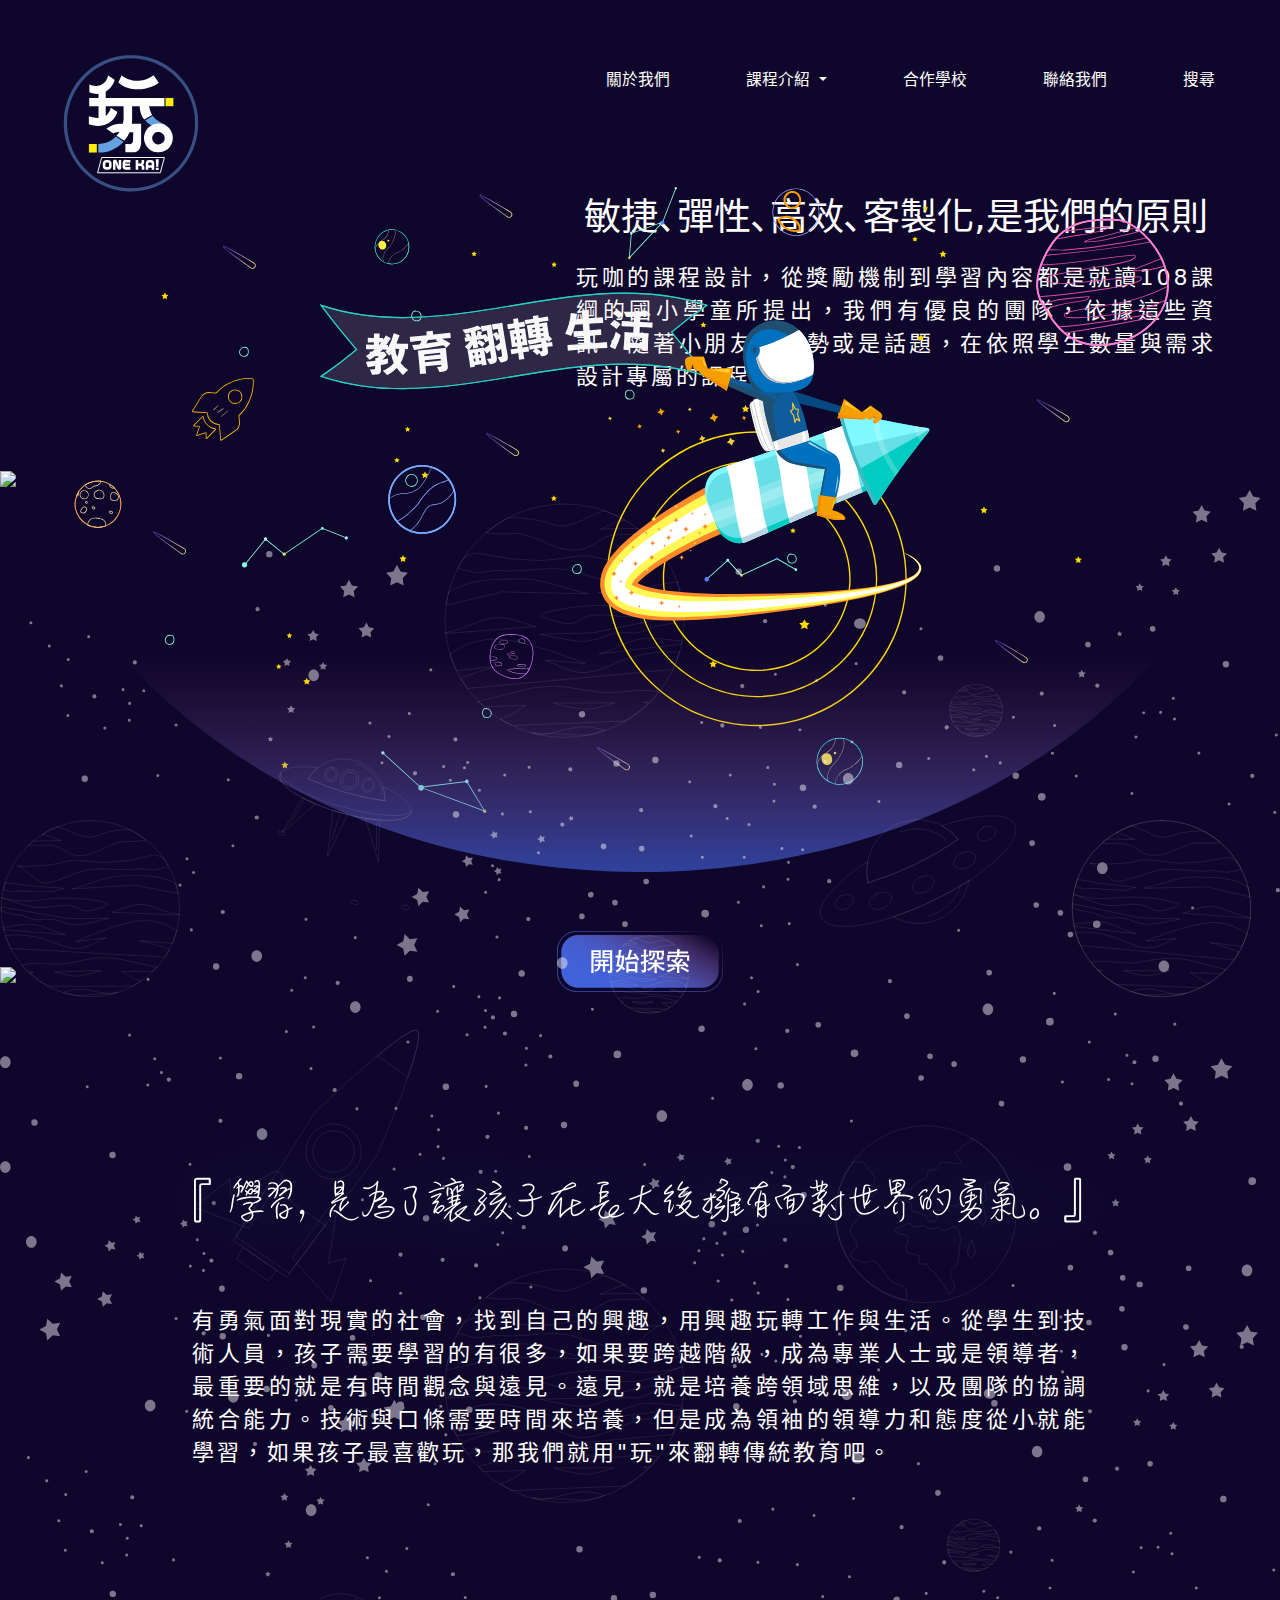
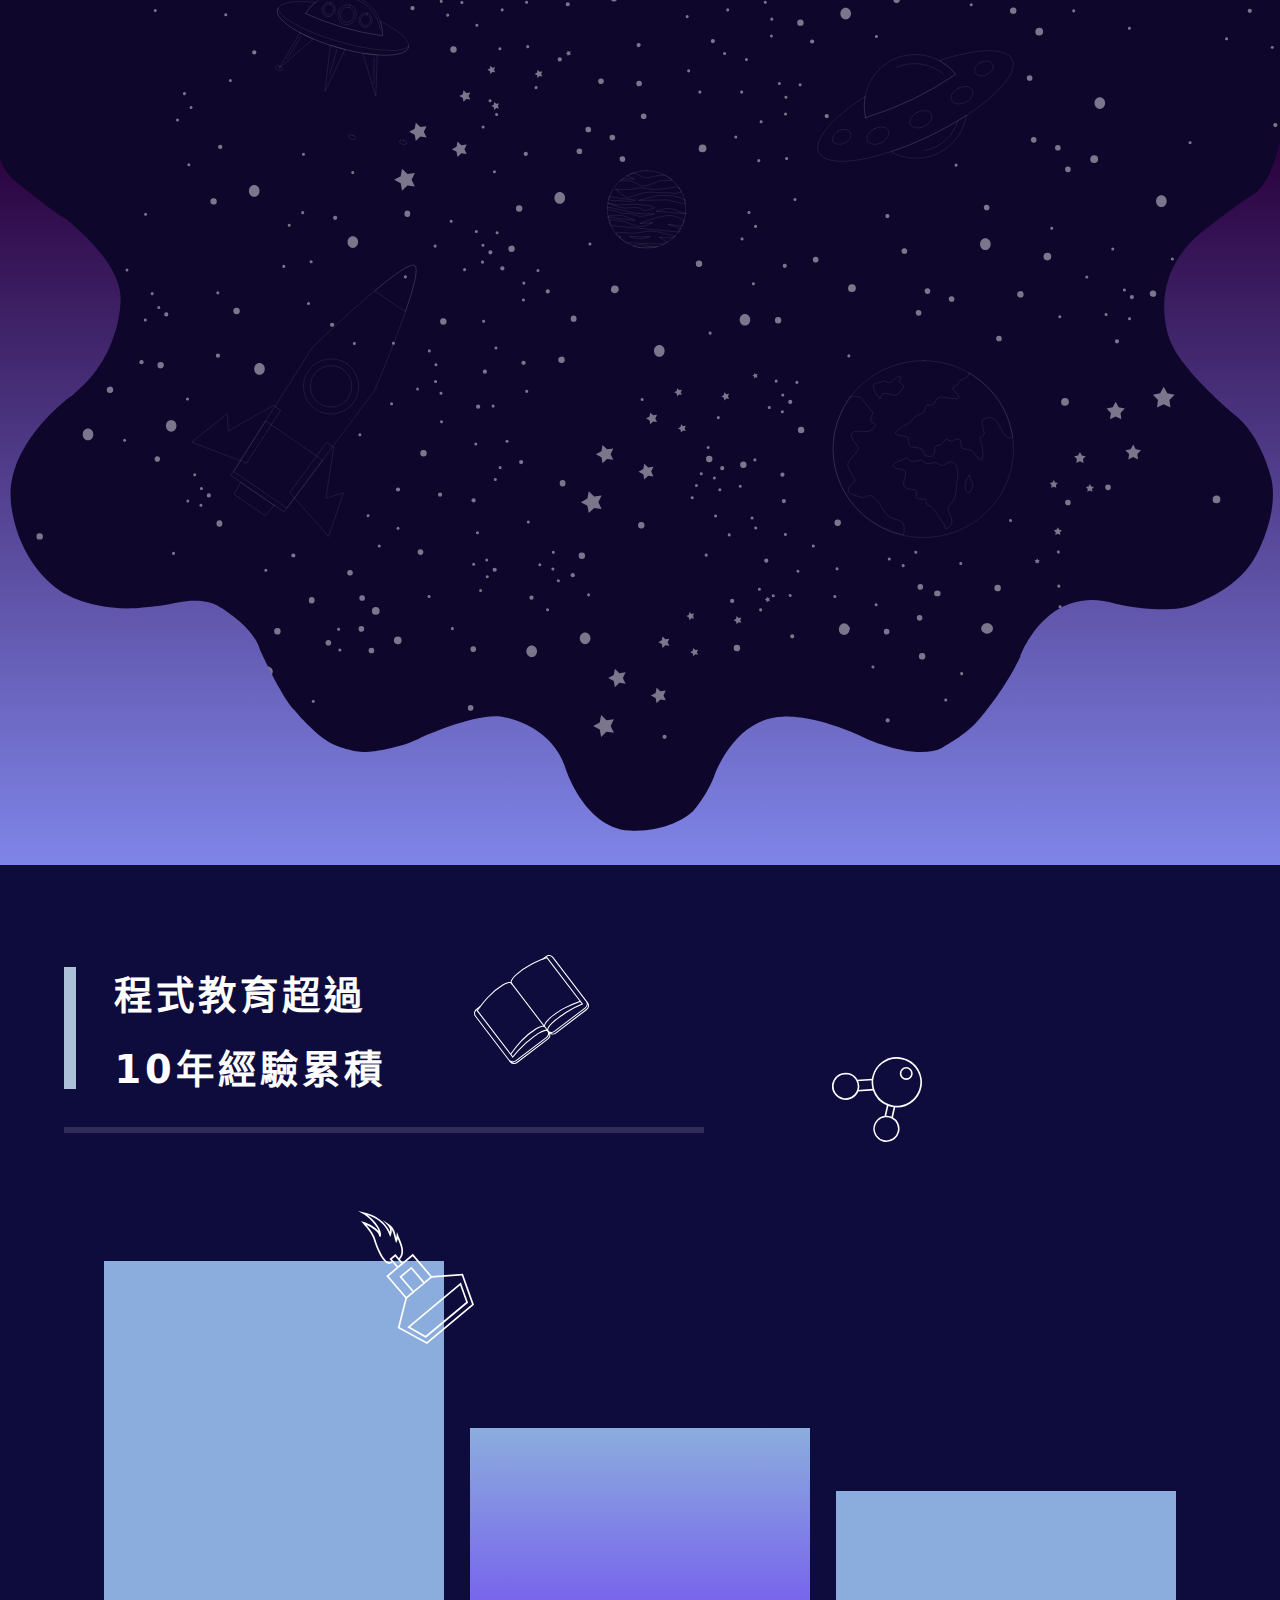
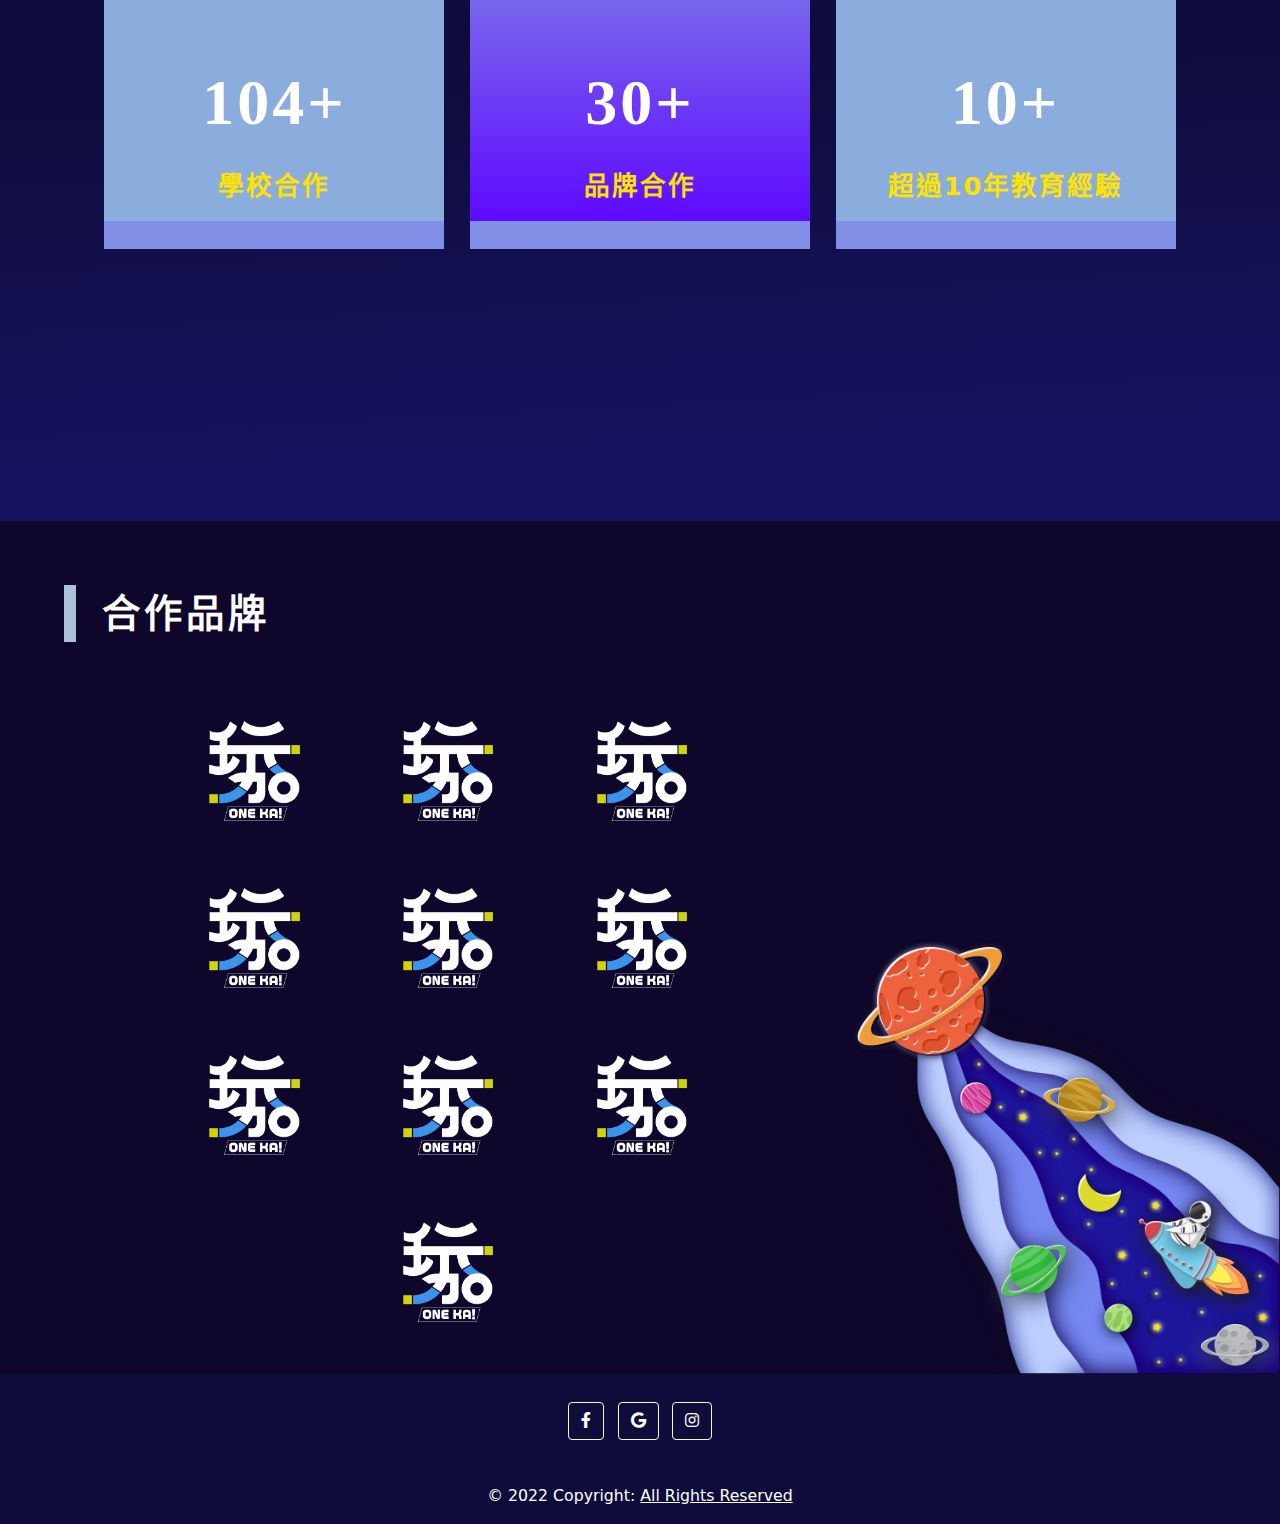
==== index.html @ 07bbcf20 "0413" ====
<!doctype html>
<html lang="zh-tw">

<head>
   <meta charset="UTF-8" />
   <meta name="viewport" content="width=device-width, initial-scale=1.0" />
   <script src="https://ajax.googleapis.com/ajax/libs/jquery/1.12.4/jquery.min.js"></script>
   <script src="app.js"></script>

   <link href="styles.css" rel="stylesheet">

   <!-- Bootstrap core CSS -->
   <link href="css/bootstrap.min.css" rel="stylesheet">
   <!-- Font Awesome -->
   <link href="https://cdnjs.cloudflare.com/ajax/libs/font-awesome/6.0.0/css/all.min.css" rel="stylesheet" />
   <!-- Google Fonts -->
   <link href="https://fonts.googleapis.com/css?family=Roboto:300,400,500,700&display=swap" rel="stylesheet" />

   <title> OneKa! </title>
</head>

<body>
   <header>
      <div class="d-flex flex-wrap justify-content-end py-3 mb-4">
         <a href="../index.html" class="d-block" id="logo"><img src="svg/logo.svg"></a>

         <ul class="nav nav-pills">
            <li class="nav-item nav-link"> 關於我們 </li>
            <li class="nav-item dropdown">
               <a class="nav-link dropdown-toggle" href="intro_class/intro.html" id="navbarDropdown" role="button"
                  data-bs-toggle="dropdown" aria-expanded="false">
                  課程介紹
               </a>
               <ul class="dropdown-menu" aria-labelledby="navbarDropdown">
                  <li><a class="dropdown-item" href="#">Action</a></li>
                  <li><a class="dropdown-item" href="#">Another action</a></li>
                  <li><a class="dropdown-item" href="#">Something else here</a></li>
               </ul>
            </li>
            <li class="nav-item"><a href="cooperate.html" class="nav-link"> 合作學校 </a></li>
            <li class="nav-item nav-link"> 聯絡我們 </li>
            <li class="nav-item nav-link"> 搜尋 </li>
         </ul>
      </div>


   </header>

   <main>
      <section>
         <img src="svg/bk/1.svg" id="svg1"></img>
      </section>

      <div class="text-center">
         <img src="svg/bk/button.svg" id="button1"></img>
      </div>
      <!-- 有勇氣 -->
      <div id="box2-out">

         <div id="box2" class="text-center start-50 translate-middle">
            <img src="svg/text1.svg" alt="text1" id="text1">
            <p class="text-break" id="text-small">
               有勇氣面對現實的社會，找到自己的興趣，用興趣玩轉工作與生活。從學生到技術人員，孩子需要學習的有很多，如果要跨越階級，成為專業人士或是領導者，最重要的就是有時間觀念與遠見。遠見，就是培養跨領域思維，以及團隊的協調統合能力。技術與口條需要時間來培養，但是成為領袖的領導力和態度從小就能學習，如果孩子最喜歡玩，那我們就用"玩"來翻轉傳統教育吧。
            </p>
         </div>
         <div>
            <img src="svg/bk/2.svg" id="svg2"></img>
         </div>

      </div>

      <!-- 敏捷、彈、高效 ... -->
      <div id="box3-out">
         <div><img src="svg/bk/3.svg" id="svg3"></img></div>
         <div class="text-center float-md-end" id="box3">
            <p id="box3-big"> 敏捷､彈性､高效､客製化,是我們的原則</p>
            <p id="text-small" class="text-break">
               玩咖的課程設計，從獎勵機制到學習內容都是就讀108課綱的國小學童所提出，我們有優良的團隊，依據這些資訊，隨著小朋友的趨勢或是話題，在依照學生數量與需求設計專屬的課程。 </p>
         </div>
      </div>

      <section>
         <img src="svg/bk/4.svg" id="svg4"></img>
      </section>

      <section id="s5">
         <img src="svg/bk/5.svg"></img>
      </section>

      <section id="s6">
         <img src="svg/experience/1.svg" id="s6-svg1"></img>
         <img src="svg/experience/2.svg" id="s6-svg2"></img>
         <img src="svg/experience/3.svg" id="s6-svg3"></img>
         <div class="exp-title-box">
            <div class="link-left-exp">
               <p> 程式教育超過 </p>
               <p> 10年經驗累積</p>
            </div>
            <div class="link-bottom"></div>
         </div>

         <div class="s6box">
            <div class="flex-item">
               <div class="s6box1">
                  <p class="text-big"> 104+ </p>
                  <p class="text-small"> 學校合作 </p>
               </div>
               <div class="line-bottom"></div>
            </div>
            <div class="flex-item">
               <div class="s6box2">
                  <p class="text-big"> 30+ </p>
                  <p class="text-small"> 品牌合作 </p>
               </div>
               <div class="line-bottom"></div>
            </div>
            <div class="flex-item">
               <div class="s6box3">
                  <p class="text-big"> 10+ </p>
                  <p class="text-small"> 超過10年教育經驗 </p>
               </div>
               <div class="line-bottom">
            </div>
         </div>



      </section>

      <!-- 合作品牌區塊 -->
      <section id="s7">
         <div class="row align-items-stretch">
            <div class="col">
               <div class="link-left-co"> 合作品牌 </div>
               <div id="content">
                  <div class="box">
                     <img src="img/cooperate/logo1.png" alt="logo" class="img_card">
                  </div>
                  <div class="box">
                     <img src="img/cooperate/logo1.png" alt="logo" class="img_card">
                  </div>
                  <div class="box">
                     <img src="img/cooperate/logo1.png" alt="logo" class="img_card">
                  </div>
                  <div class="box">
                     <img src="img/cooperate/logo1.png" alt="logo" class="img_card">
                  </div>
                  <div class="box">
                     <img src="img/cooperate/logo1.png" alt="logo" class="img_card">
                  </div>
                  <div class="box">
                     <img src="img/cooperate/logo1.png" alt="logo" class="img_card">
                  </div>
                  <div class="box">
                     <img src="img/cooperate/logo1.png" alt="logo" class="img_card">
                  </div>
                  <div class="box">
                     <img src="img/cooperate/logo1.png" alt="logo" class="img_card">
                  </div>
                  <div class="box">
                     <img src="img/cooperate/logo1.png" alt="logo" class="img_card">
                  </div>
                  <div class="box">
                     <img src="img/cooperate/logo1.png" alt="logo" class="img_card">
                  </div>
               </div>
            </div>

            <div class="col svg6">
               <div class="svg6-img">
                  <img src="svg/bk/6.svg"></img>
               </div>
            </div>
      </section>
   </main>

   <footer class="text-center text-white footer-color">
      <!-- Grid container -->
      <div class="container p-4 pb-0">
         <!-- Section: Social media -->
         <section class="mb-4">
            <!-- Facebook -->
            <a class="btn btn-outline-light btn-floating m-1" href="#!" role="button">
               <i class="fab fa-facebook-f"></i>
            </a>

            <!-- Google -->
            <a class="btn btn-outline-light btn-floating m-1" href="#!" role="button">
               <i class="fab fa-google"></i>
            </a>

            <!-- Instagram -->
            <a class="btn btn-outline-light btn-floating m-1" href="#!" role="button">
               <i class="fab fa-instagram"></i>
            </a>
         </section>
      </div>
      <!-- Grid container -->

      <!-- Copyright -->
      <div class="text-center p-3">
         © 2022 Copyright:
         <a class="text-white" href="https://mdbootstrap.com/"> All Rights Reserved </a>
      </div>
      <!-- Copyright -->
   </footer>
</body>

</html>
---- styles.css ----
/* ======= */
html,body{
    color:#ddd;
}
/* >>>>>>> Stashed changes */
.b-example-divider {
    height: 3rem;
    background-color: rgba(0, 0, 0, .1);
    border: solid rgba(0, 0, 0, .15);
    border-width: 1px 0;
    box-shadow: inset 0 .5em 1.5em rgba(0, 0, 0, .1), inset 0 .125em .5em rgba(0, 0, 0, .15);
}

.form-control-dark {
    color: #fff;
    background-color: var(--bs-dark);
    border-color: var(--bs-gray);
}

.form-control-dark:focus {
    color: #fff;
    background-color: var(--bs-dark);
    border-color: #fff;
    box-shadow: 0 0 0 .25rem rgba(255, 255, 255, .25);
}

.bi {
    vertical-align: -.125em;
    fill: currentColor;
}

.text-small {
    font-size: 85%;
}

.dropdown-toggle {
    outline: 0;
}

#logo {
    position: absolute;
    width: 134.42px;
    left: 63.13px;
}

#svg5 {
    width: 100px;
}

#svg3 {
    width: 70%;
}

#box3-big {
    font-size: 2.9vw;
    color: white;
}

#text-small{
    font-size: 22px;
    color: white;
    letter-spacing: 3px;
    text-align: justify;
}

#box3{
    width: 50%;
    margin-right: 5%;
    margin-top: -300px;
}

#box3-out{
    margin-top: -550px;
}

#box2{
    position: absolute;
    margin-top: 300px;
    width: 70%;
}

#box21{
    width: 60%;
    position: relative;
    top: 50%;  
    left: 50%;
    transform: translate(-50%, -50%);
}

#box2-out{
    margin-top: 0px;
}

#text1{
    margin: 0px -75px;
}

#s6{
    height: 1255.63px;
    background: linear-gradient(273deg, #0E0C3C 64%, #161360 92%);
    background: -moz-linear-gradient(273deg, #0E0C3C 64%, #161360 92%);
    background: -webkit-linear-gradient(273deg, #0E0C3C 64%, #161360 92%);
    background: -o-linear-gradient(273deg, #0E0C3C 64%, #161360 92%);
}

#s5{
    margin-top: -600px;
}

#button1{
    margin-top: 59px;
    margin-bottom: 0px;
    width: 13%;
}

#svg2{
    margin-top: -60px;
}

/* 經驗區 */
.link-left-exp{
    width: auto !important;
    height: 9.5vw;
    border-left: solid #ACC0D8 1vw;
    font-size: 3vw;
    color: white;
    margin-left: 5%;
    padding: 0px 3%;
    letter-spacing: 4px;
    font-weight: 600;
}

.link-bottom{
    width: 50%;
    height: 1px;
    opacity: 0.14;
    border: 3px solid #FFFFFF;
    margin-top: 3%;
    margin-left: 5%;
}

.exp-title-box{
    padding-top: 8%;
}

.line-bottom{
    border: 14px solid #818FE7;
}

.s6box{
    display: flex;
    width: 100%;
    justify-content: center;
    margin-top: 10%;
}

.s6box1{
    height: 560px;
    vertical-align: bottom;
    display: flex;
    flex-direction: column;
    justify-content: flex-end;
    background: linear-gradient(180deg, #8BADDD 768027.96%, #5F09FF 826946.96%);
}

.s6box2{
    height: 393px;
    display: flex;
    flex-direction: column;
    justify-content: flex-end;
    background: linear-gradient(180deg, #8BADDD 0%, #5F09FF 100%);
}

.s6box3{
    height: 330px;
    display: flex;
    flex-direction: column;
    justify-content: flex-end;
    background: linear-gradient(180deg, #8BADDD 794109%, #5F09FF 827025%);
}

.flex-item{
    width: 340px;
    margin: 0 1%;
    text-align: center;
    bottom: 0px;
    align-self: end;
}

.text-small{
    color: #FFE300;
    font-size: 2vw;
    font-weight: 900;
    letter-spacing: 2px;
}

.text-big{
    color: #FFFFFF;
    font-size: 5vw;
    font-weight: 700;
    font-family: Microsoft JhengHei;
    letter-spacing: 3px;
}

#s6-svg1, #s6-svg2, #s6-svg3{
    position: absolute;
}

#s6-svg1{
    width: 9%;
    margin-top: 7%;
    margin-left: 37%;
}

#s6-svg2{
    width: 7%;
    margin-top: 15%;
    margin-left: 65%;
}

#s6-svg3{
    width: 9%;
    margin-top: 27%;
    margin-left: 28%;
}

/* 合作品牌區 */
.link-left-co {
    width: auto !important;
    height: 4.5vw;
    border-left: solid #ACC0D8 1vw;
    padding: 0px 4%;
    margin-left: 10%;
    margin-top: 10%;
    margin-bottom: 5%;
    font-size: 3vw;
    color: white;
    letter-spacing: 4px;
    font-weight: 600;
}


.img_card{
    height: 100px;
    margin-top: 27px;
}

#content {
    align-content: space-around;
    display: flex;
    flex-wrap: wrap;
    justify-content: center;
    margin-left: 10%;
    margin-right: -30%;
    margin-bottom: 5%;
}

.box{
    width: 20%;
    margin: 20px 20px;
    text-align: center;  
}

.svg6{
    position: relative;
}

.svg6-img{
    position: absolute;
    right: 0;
    bottom: 0;
    z-index: 1;
    width: 80%;
}

/* footer */
.footer-color{
    background: linear-gradient(90deg, #0E0C3B 215930.01%, #171563 398671.02%);
}
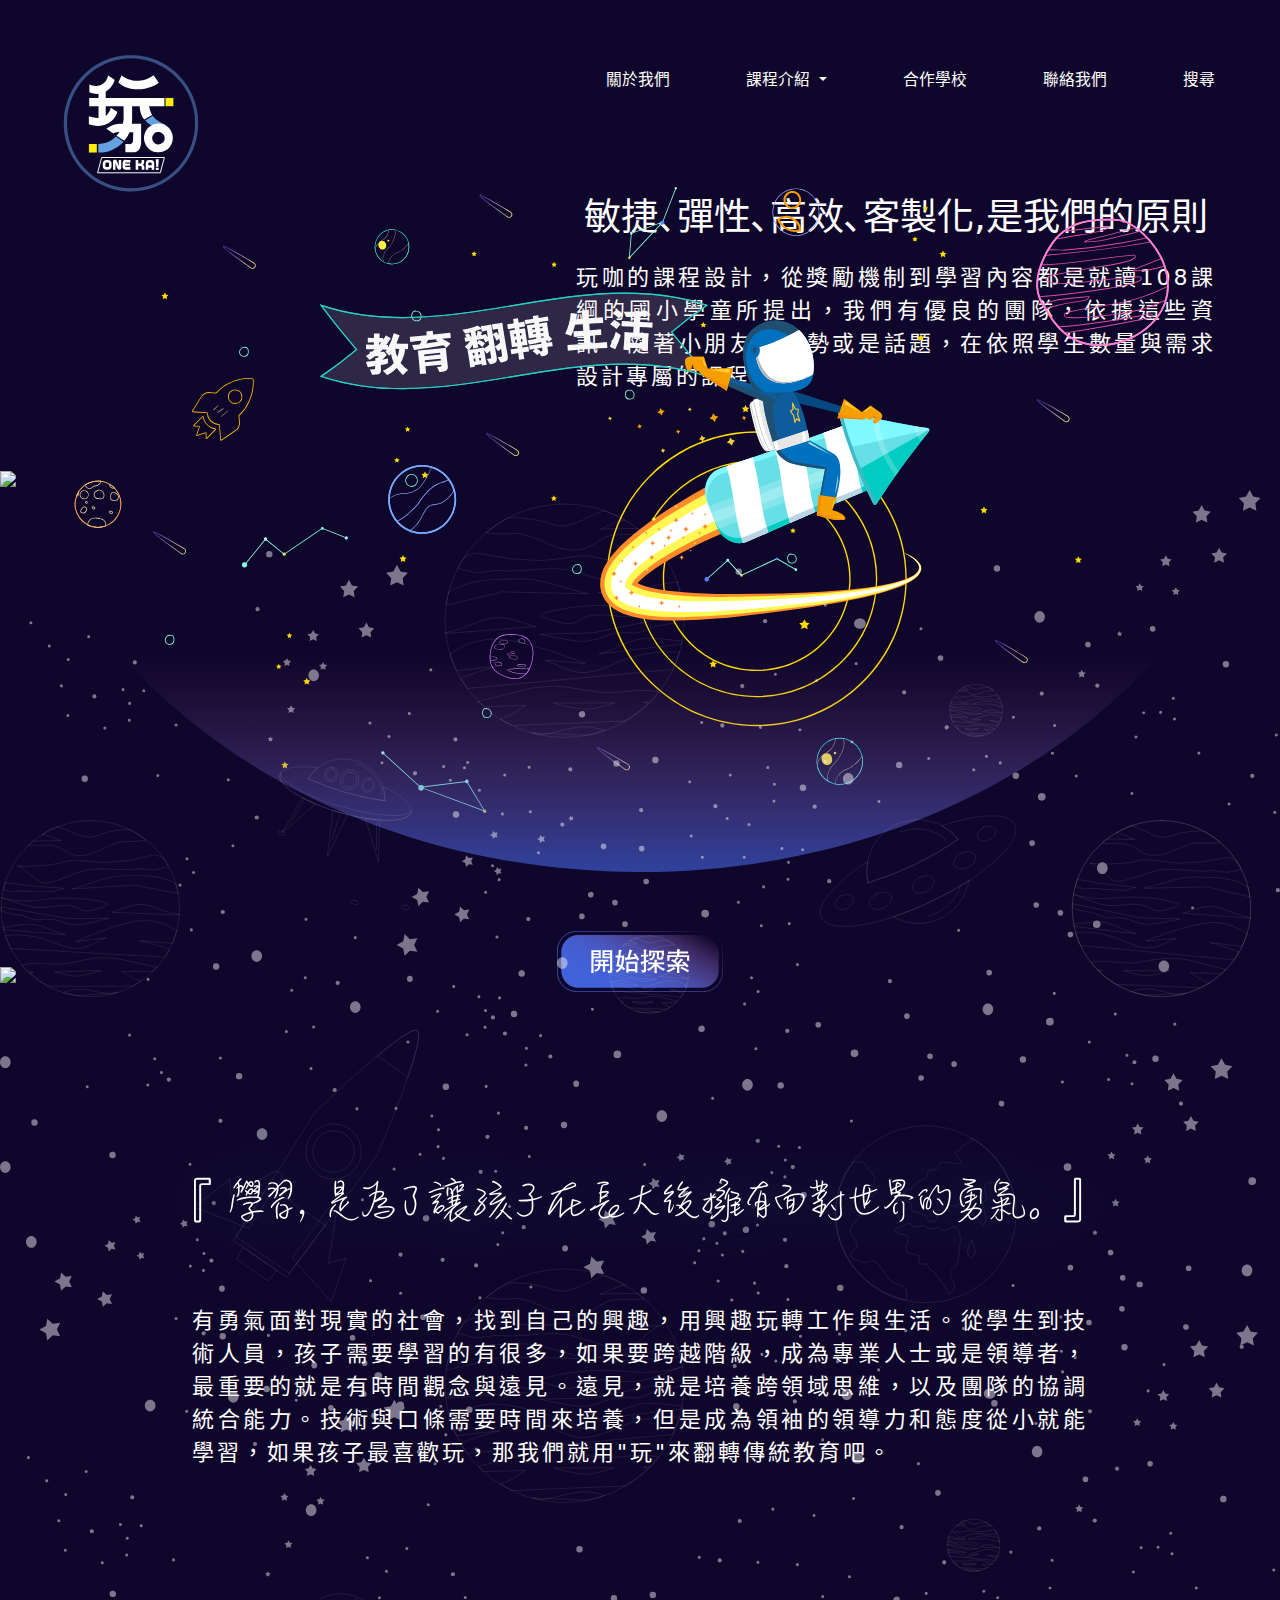
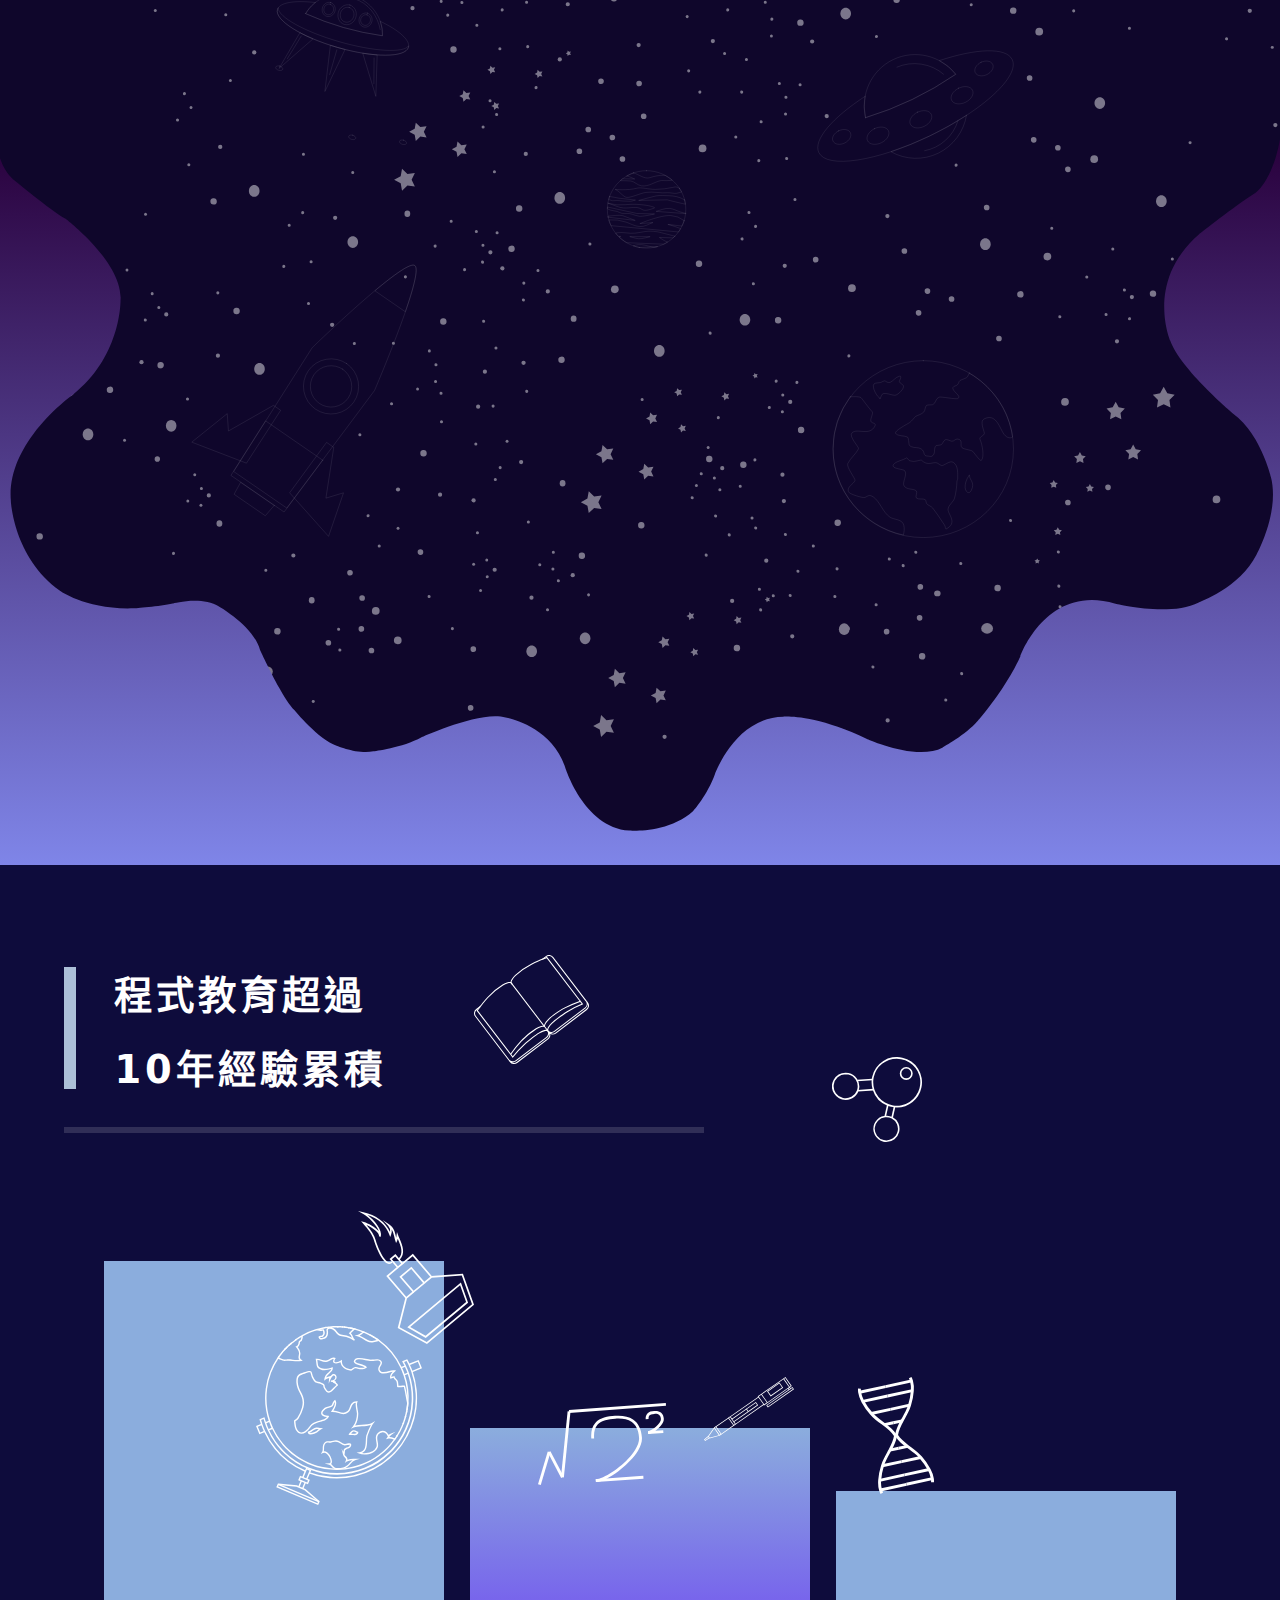
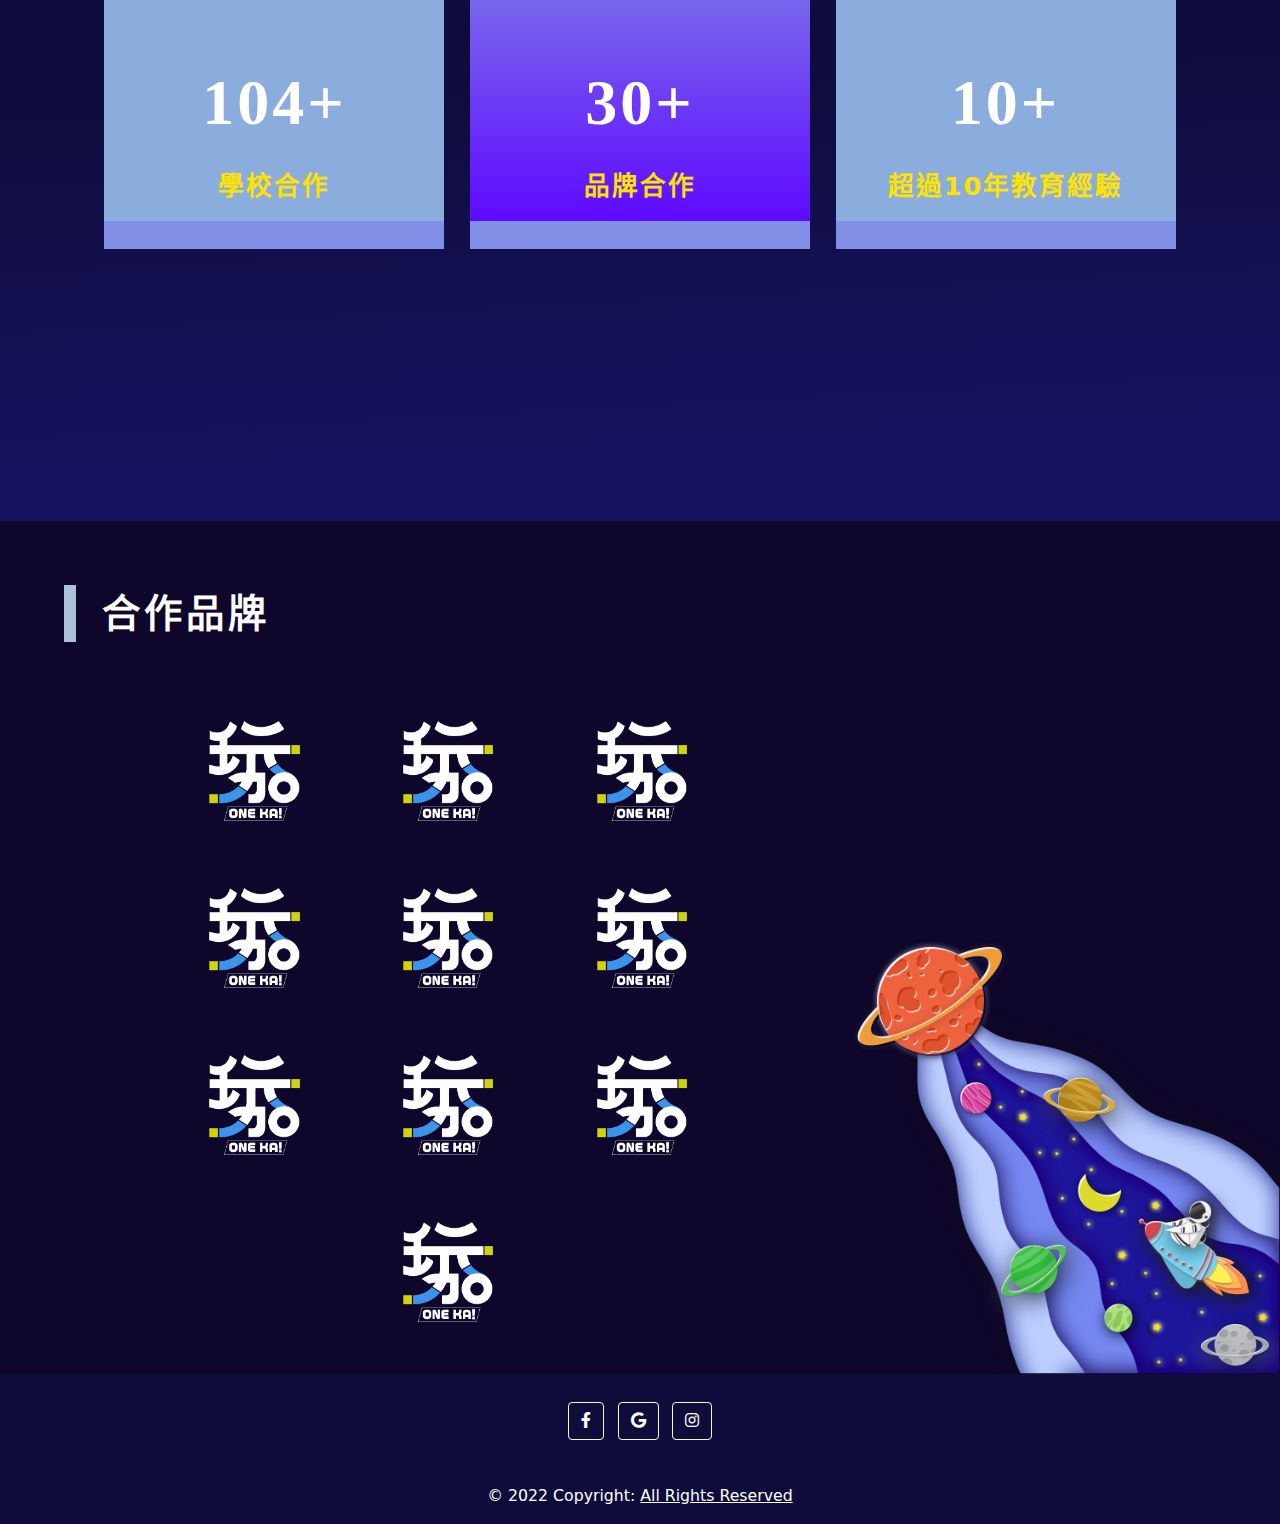
==== commit cb563f66: "0413" ====
--- a/index.html
+++ b/index.html
@@ -91,6 +91,10 @@
          <img src="svg/experience/1.svg" id="s6-svg1"></img>
          <img src="svg/experience/2.svg" id="s6-svg2"></img>
          <img src="svg/experience/3.svg" id="s6-svg3"></img>
+         <img src="svg/experience/4.svg" id="s6-svg4"></img>
+         <img src="svg/experience/5.svg" id="s6-svg5"></img>
+         <img src="svg/experience/6.svg" id="s6-svg6"></img>
+         <img src="svg/experience/7.svg" id="s6-svg7"></img>
          <div class="exp-title-box">
             <div class="link-left-exp">
                <p> 程式教育超過 </p>
--- a/styles.css
+++ b/styles.css
@@ -203,7 +203,7 @@
     letter-spacing: 3px;
 }
 
-#s6-svg1, #s6-svg2, #s6-svg3{
+#s6-svg1, #s6-svg2, #s6-svg3, #s6-svg4, #s6-svg5, #s6-svg6, #s6-svg7{
     position: absolute;
 }
 
@@ -223,6 +223,30 @@
     width: 9%;
     margin-top: 27%;
     margin-left: 28%;
+}
+
+#s6-svg4{
+    width: 13%;
+    margin-top: 36%;
+    margin-left: 20%;
+}
+
+#s6-svg5{
+    width: 10%;
+    margin-top: 42%;
+    margin-left: 42%;
+}
+
+#s6-svg6{
+    width: 7%;
+    margin-top: 40%;
+    margin-left: 55%;
+}
+
+#s6-svg7{
+    width: 6%;
+    margin-top: 40%;
+    margin-left: 67%;
 }
 
 /* 合作品牌區 */
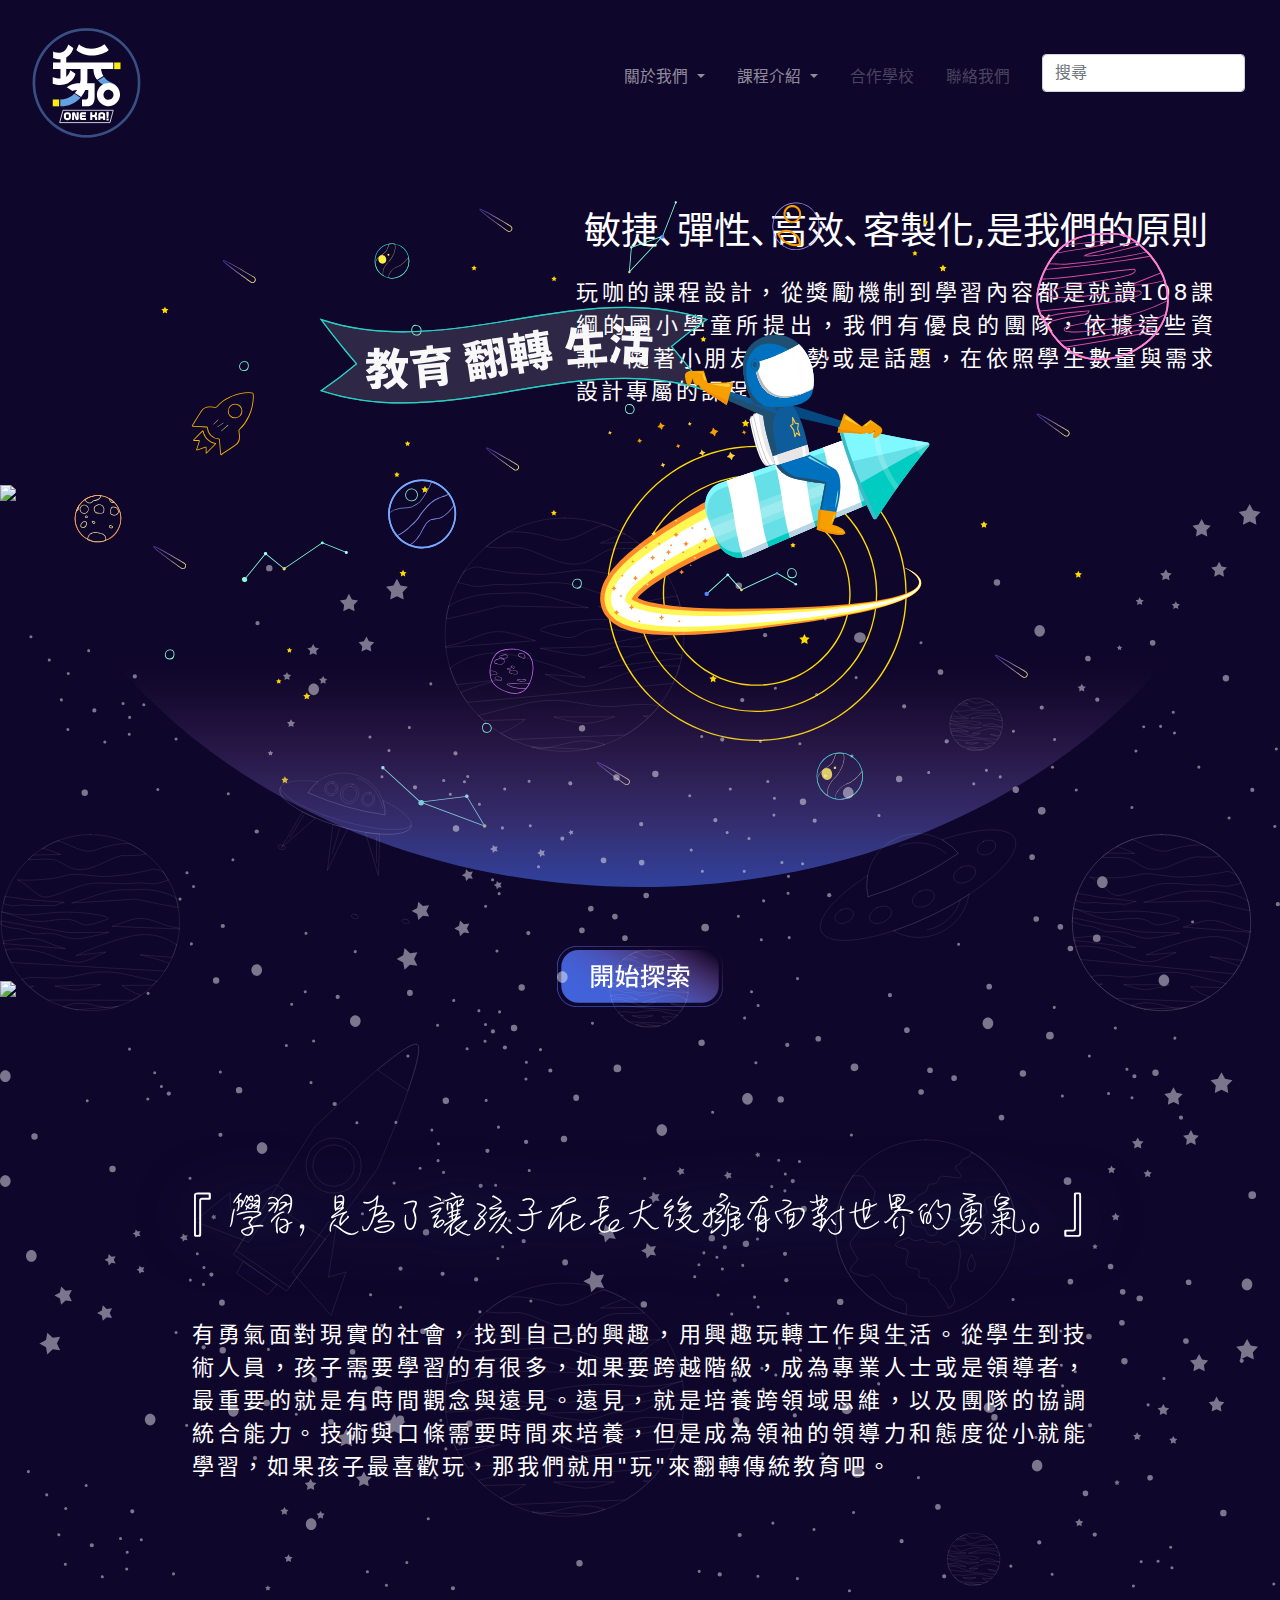
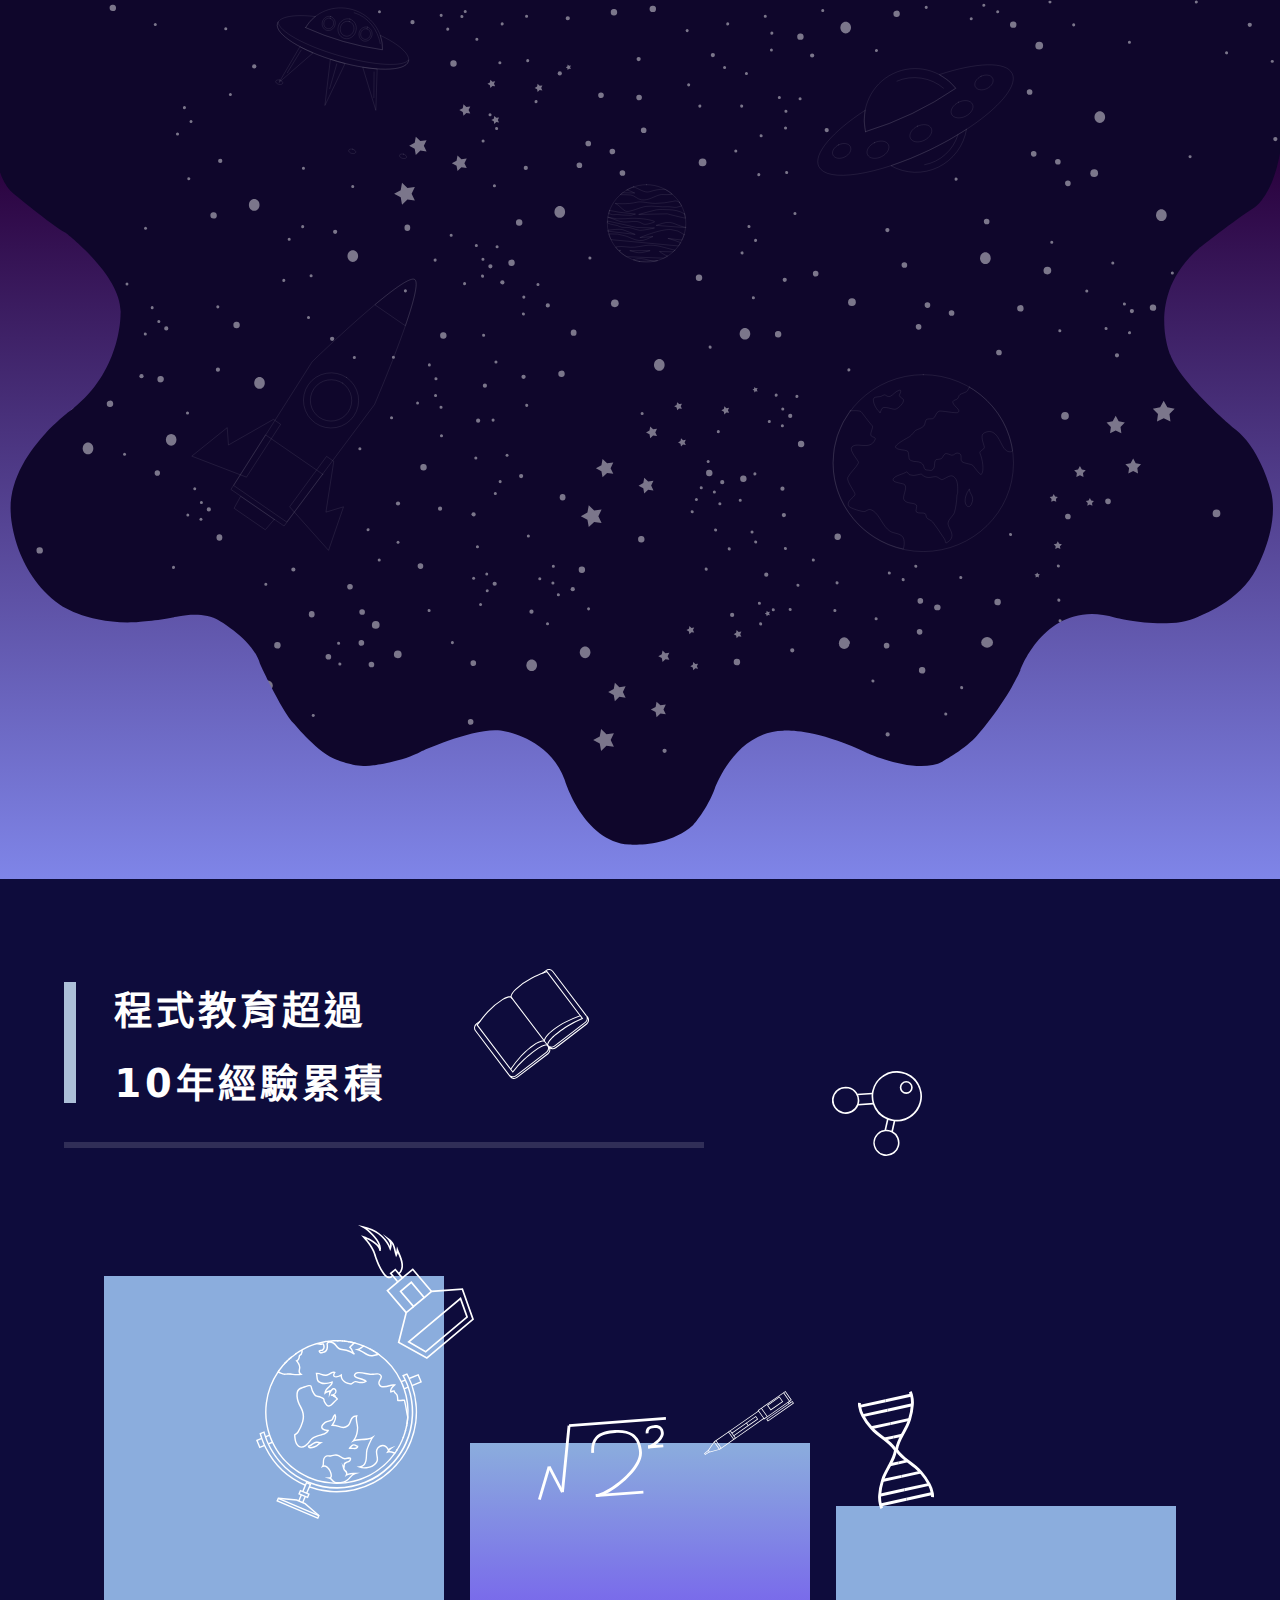
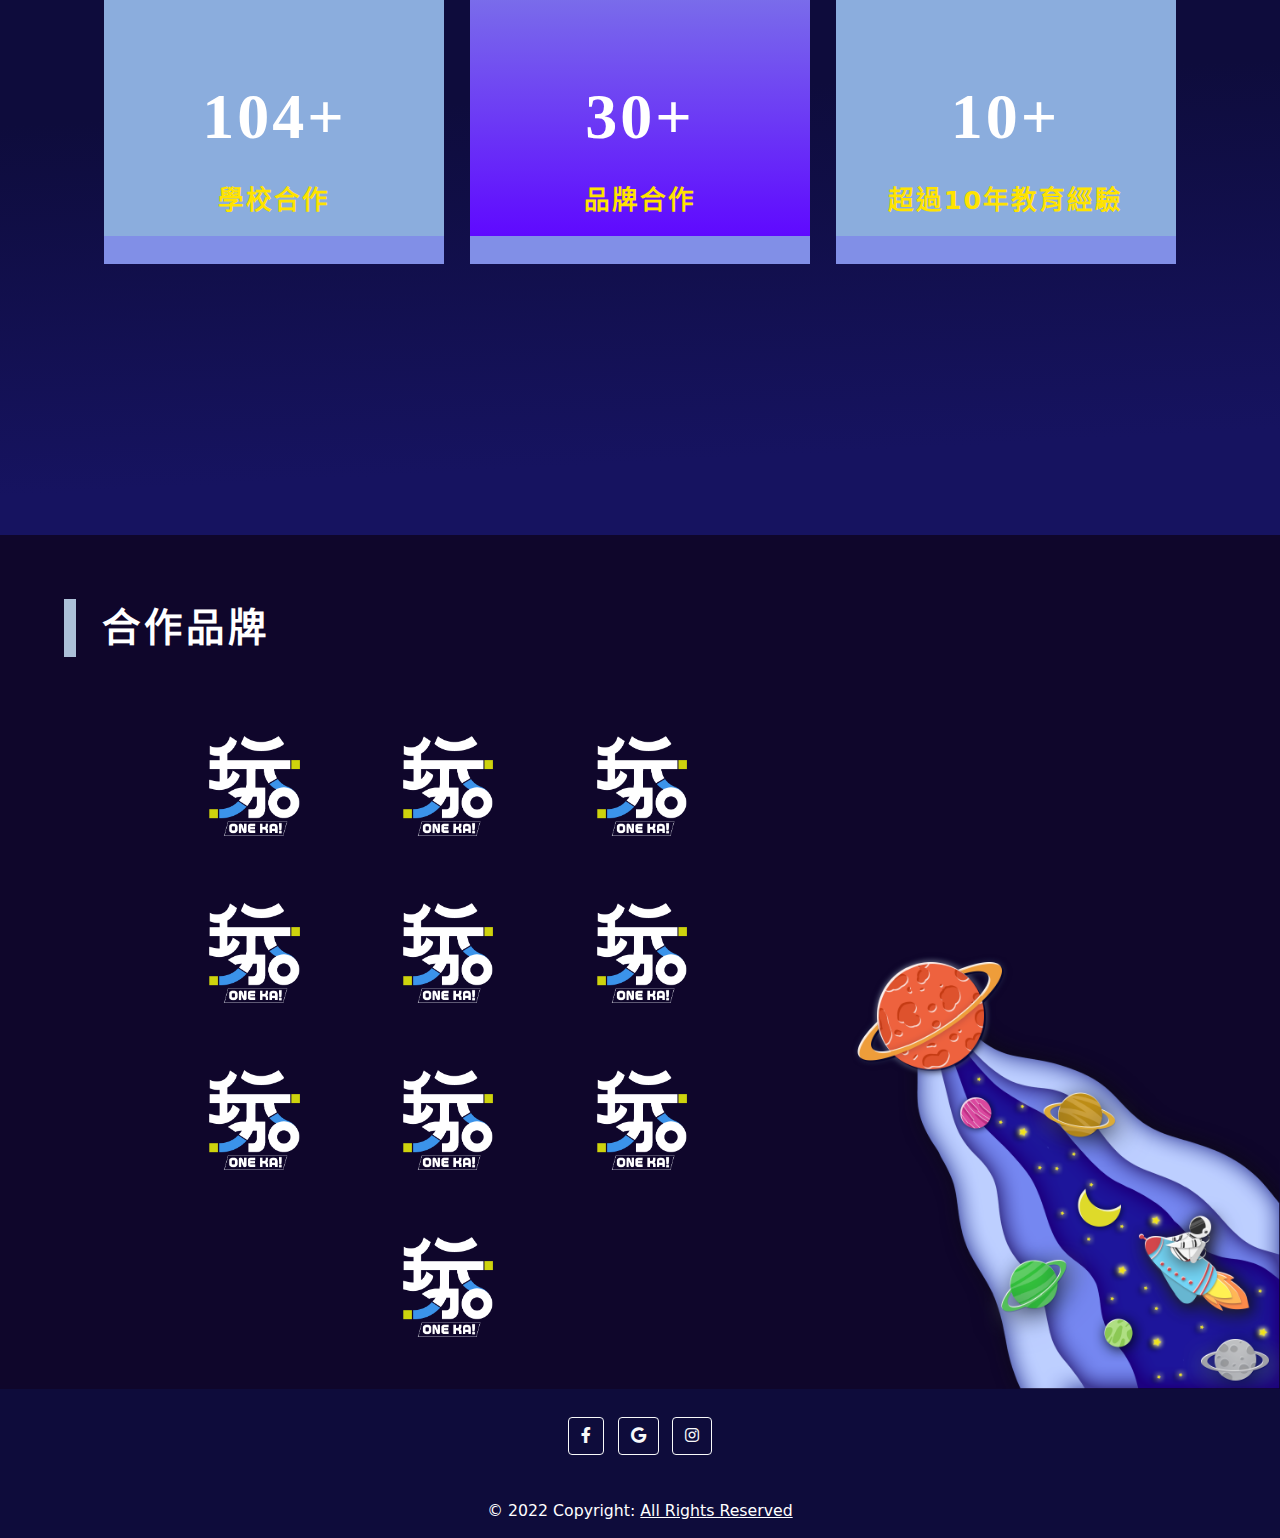
==== commit 9702c005: "0416" ====
--- a/index.html
+++ b/index.html
@@ -21,29 +21,47 @@
 
 <body>
    <header>
-      <div class="d-flex flex-wrap justify-content-end py-3 mb-4">
-         <a href="../index.html" class="d-block" id="logo"><img src="svg/logo.svg"></a>
-
-         <ul class="nav nav-pills">
-            <li class="nav-item nav-link"> 關於我們 </li>
-            <li class="nav-item dropdown">
-               <a class="nav-link dropdown-toggle" href="intro_class/intro.html" id="navbarDropdown" role="button"
-                  data-bs-toggle="dropdown" aria-expanded="false">
-                  課程介紹
-               </a>
-               <ul class="dropdown-menu" aria-labelledby="navbarDropdown">
-                  <li><a class="dropdown-item" href="#">Action</a></li>
-                  <li><a class="dropdown-item" href="#">Another action</a></li>
-                  <li><a class="dropdown-item" href="#">Something else here</a></li>
-               </ul>
-            </li>
-            <li class="nav-item"><a href="cooperate.html" class="nav-link"> 合作學校 </a></li>
-            <li class="nav-item nav-link"> 聯絡我們 </li>
-            <li class="nav-item nav-link"> 搜尋 </li>
-         </ul>
-      </div>
-
-
+      <nav class="navbar navbar-expand-md navbar-dark" aria-label="Fourth navbar example">
+         <div class="container-fluid">
+             <a href="index.html" class="d-block">
+                 <img src="svg/logo.svg" id="logo">
+             </a>
+             <button class="navbar-toggler" type="button" data-bs-toggle="collapse" data-bs-target="#navbarsExample04"
+                 aria-controls="navbarsExample04" aria-expanded="false" aria-label="Toggle navigation">
+                 <span class="navbar-toggler-icon"></span>
+             </button>
+ 
+             <div class="collapse navbar-collapse justify-content-md-end navbar-control">
+                 <ul class="navbar-nav mb-2" style="margin-right: 1rem;">
+                     <li class="nav-item">
+                         <a class="nav-link dropdown-toggle" href="about/about.html" id="dropdown01" data-bs-toggle="dropdown" aria-expanded="false"> 關於我們 </a>
+                         <ul class="dropdown-menu" aria-labelledby="dropdown01">
+                             <li><a class="dropdown-item" href="#">Action</a></li>
+                             <li><a class="dropdown-item" href="#">Another action</a></li>
+                             <li><a class="dropdown-item" href="#">Something else here</a></li>
+                         </ul>
+                     </li>
+                     <li class="nav-item dropdown">
+                         <a class="nav-link dropdown-toggle" href="intro_class/intro.html" id="dropdown02" data-bs-toggle="dropdown" aria-expanded="false"> 課程介紹 </a>
+                         <ul class="dropdown-menu" aria-labelledby="dropdown02">
+                             <li><a class="dropdown-item" href="#">Action</a></li>
+                             <li><a class="dropdown-item" href="#">Another action</a></li>
+                             <li><a class="dropdown-item" href="#">Something else here</a></li>
+                         </ul>
+                     </li>
+                     <li class="nav-item dropdown">
+                         <a class="nav-link disabled" href="#"> 合作學校 </a>
+                     </li>
+                     <li class="nav-item">
+                         <a class="nav-link disabled" href="#"> 聯絡我們 </a>
+                     </li>
+                 </ul>
+                 <form>
+                     <input class="form-control" type="text" placeholder="搜尋" aria-label="Search">
+                 </form>
+             </div>
+         </div>
+     </nav>
    </header>
 
    <main>
--- a/styles.css
+++ b/styles.css
@@ -39,10 +39,11 @@
 }
 
 #logo {
-    position: absolute;
-    width: 134.42px;
-    left: 63.13px;
-}
+    height: 130px;
+    padding-top: 20px;
+    padding-left: 20px;
+}
+
 
 #svg5 {
     width: 100px;
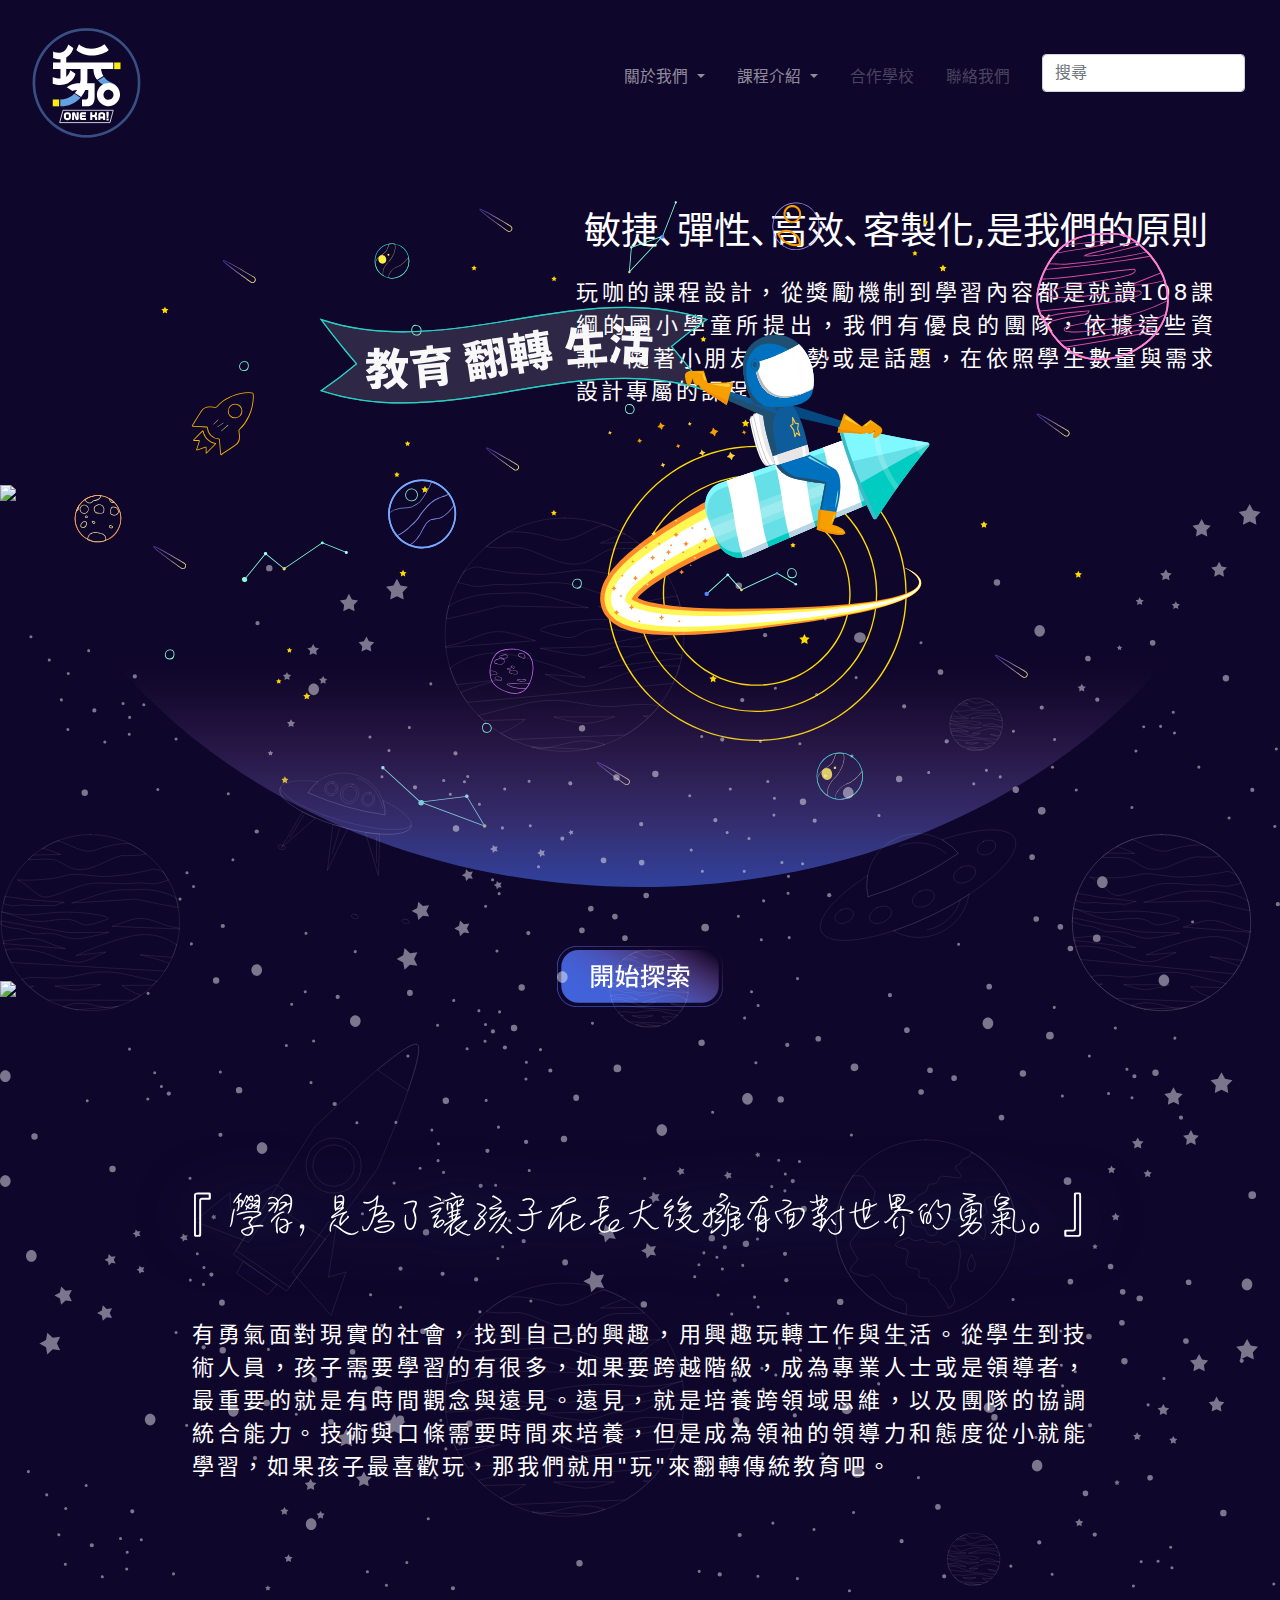
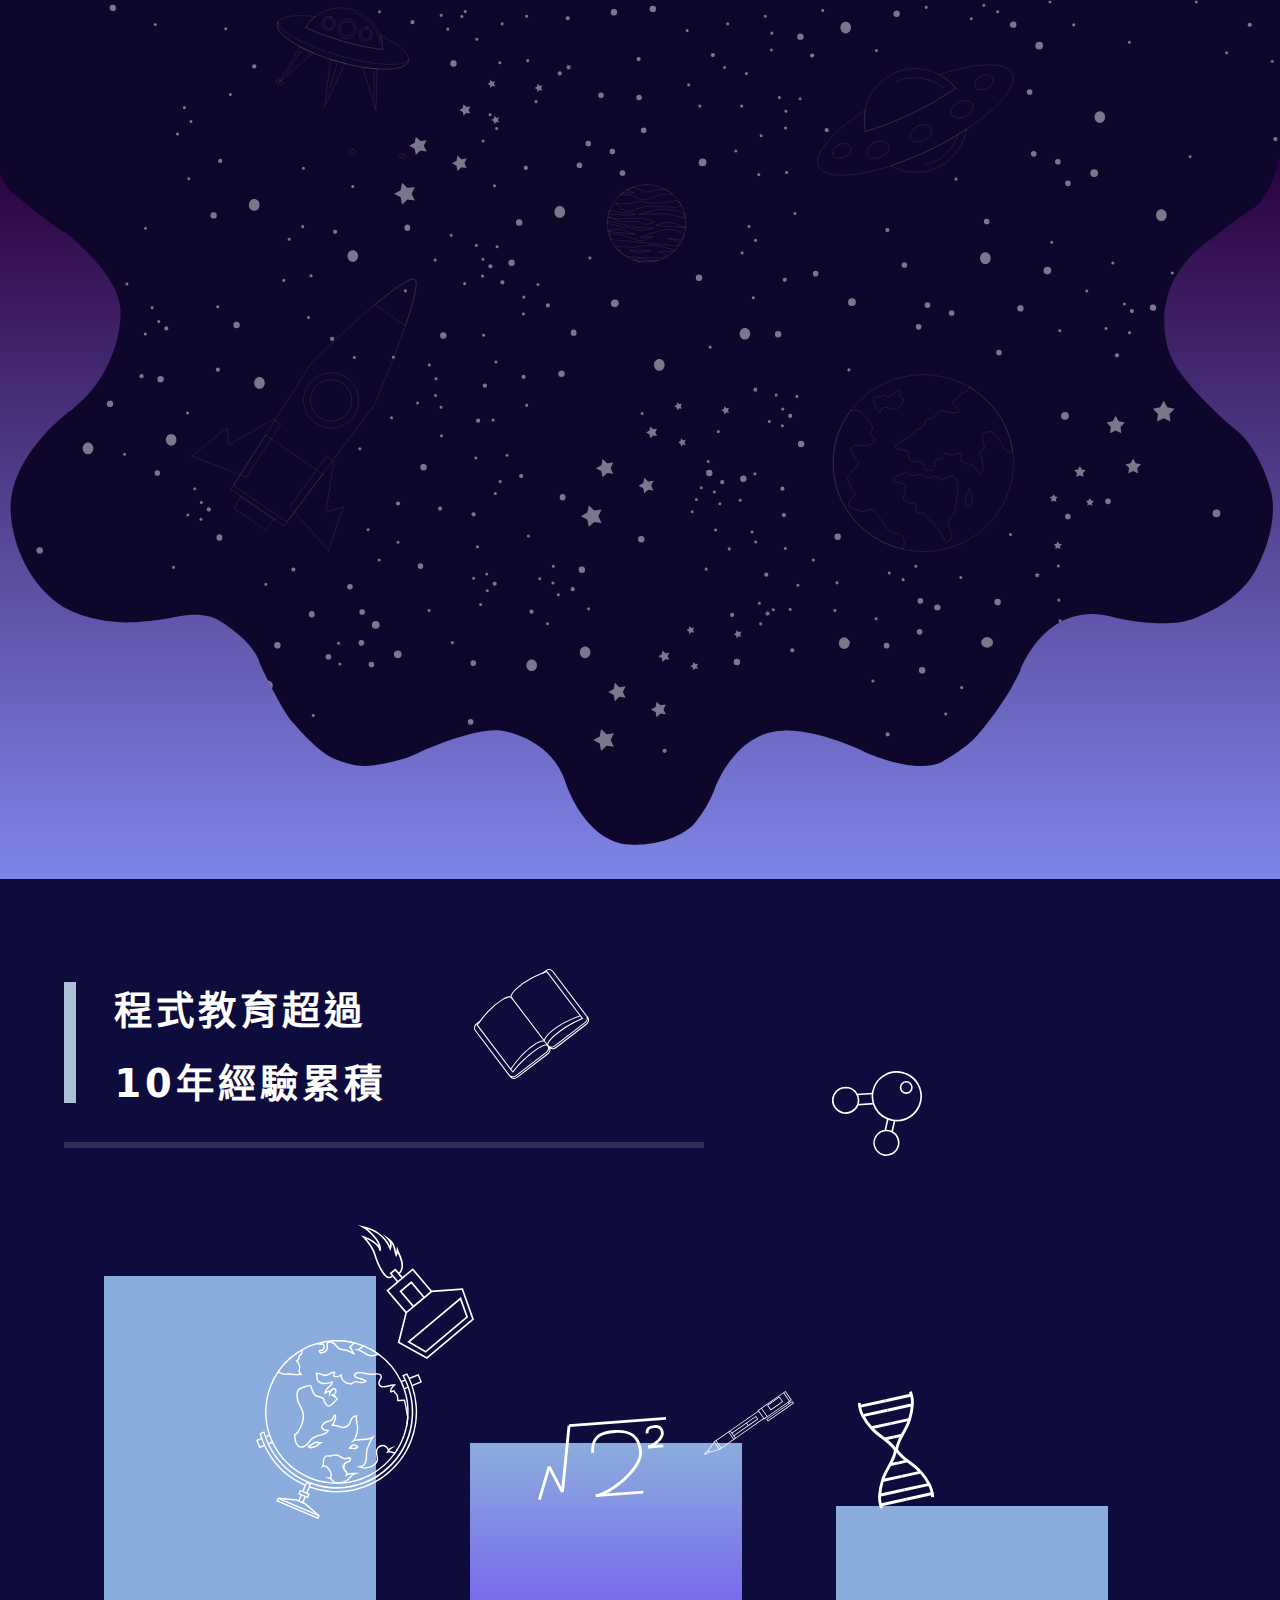
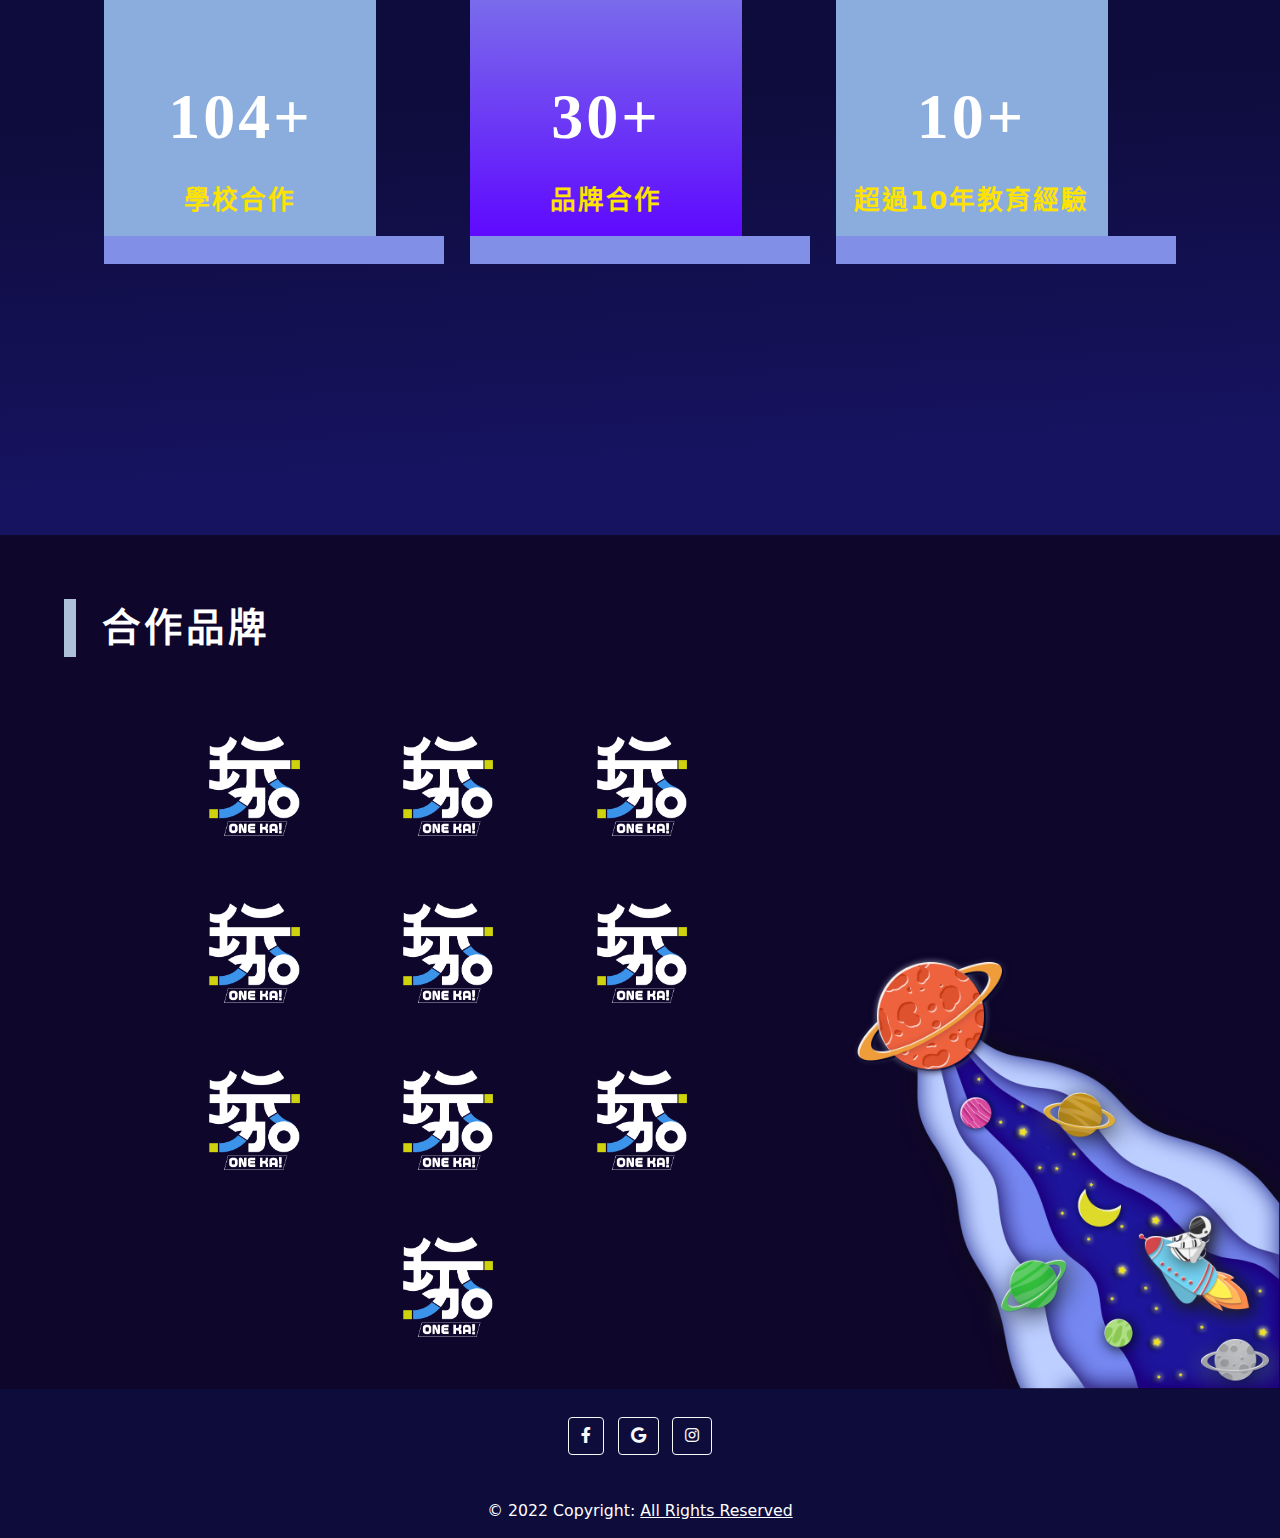
==== commit e9695466: "0417" ====
--- a/index.html
+++ b/index.html
@@ -67,14 +67,13 @@
    <main>
       <section>
          <img src="svg/bk/1.svg" id="svg1"></img>
-      </section>
-
-      <div class="text-center">
-         <img src="svg/bk/button.svg" id="button1"></img>
-      </div>
+         <div class="text-center">
+            <img src="svg/bk/button.svg" id="button1"></img>
+         </div>
+      </section>
+
       <!-- 有勇氣 -->
-      <div id="box2-out">
-
+      <section id="box2-out">
          <div id="box2" class="text-center start-50 translate-middle">
             <img src="svg/text1.svg" alt="text1" id="text1">
             <p class="text-break" id="text-small">
@@ -85,17 +84,17 @@
             <img src="svg/bk/2.svg" id="svg2"></img>
          </div>
 
-      </div>
+      </section>
 
       <!-- 敏捷、彈、高效 ... -->
-      <div id="box3-out">
+      <section id="box3-out">
          <div><img src="svg/bk/3.svg" id="svg3"></img></div>
          <div class="text-center float-md-end" id="box3">
             <p id="box3-big"> 敏捷､彈性､高效､客製化,是我們的原則</p>
             <p id="text-small" class="text-break">
                玩咖的課程設計，從獎勵機制到學習內容都是就讀108課綱的國小學童所提出，我們有優良的團隊，依據這些資訊，隨著小朋友的趨勢或是話題，在依照學生數量與需求設計專屬的課程。 </p>
          </div>
-      </div>
+      </section>
 
       <section>
          <img src="svg/bk/4.svg" id="svg4"></img>
@@ -144,9 +143,6 @@
                <div class="line-bottom">
             </div>
          </div>
-
-
-
       </section>
 
       <!-- 合作品牌區塊 -->
--- a/styles.css
+++ b/styles.css
@@ -302,4 +302,36 @@
 /* footer */
 .footer-color{
     background: linear-gradient(90deg, #0E0C3B 215930.01%, #171563 398671.02%);
+}
+
+/* RWD */
+@media screen and (max-width:576px) and (min-width:0px){
+    #logo{
+        width: calc(100% - 20px);
+    }
+}
+@media screen and (max-width:768px) and (min-width:577px){
+    #logo{
+        width: calc(100% - 15px);
+    }
+}
+@media screen and (max-width:992px) and (min-width:769px){
+    #logo{
+        width: calc(100% - 8px);
+    }
+    
+}
+@media screen and (min-width:992px){
+    #logo{
+        width: calc(100% - 0px);
+    }
+    [class^="s6box"]{
+        width: 80%;
+    }
+    .s6box{
+        width: 100%;
+    }
+}
+@media screen and (min-width:1200px){
+
 }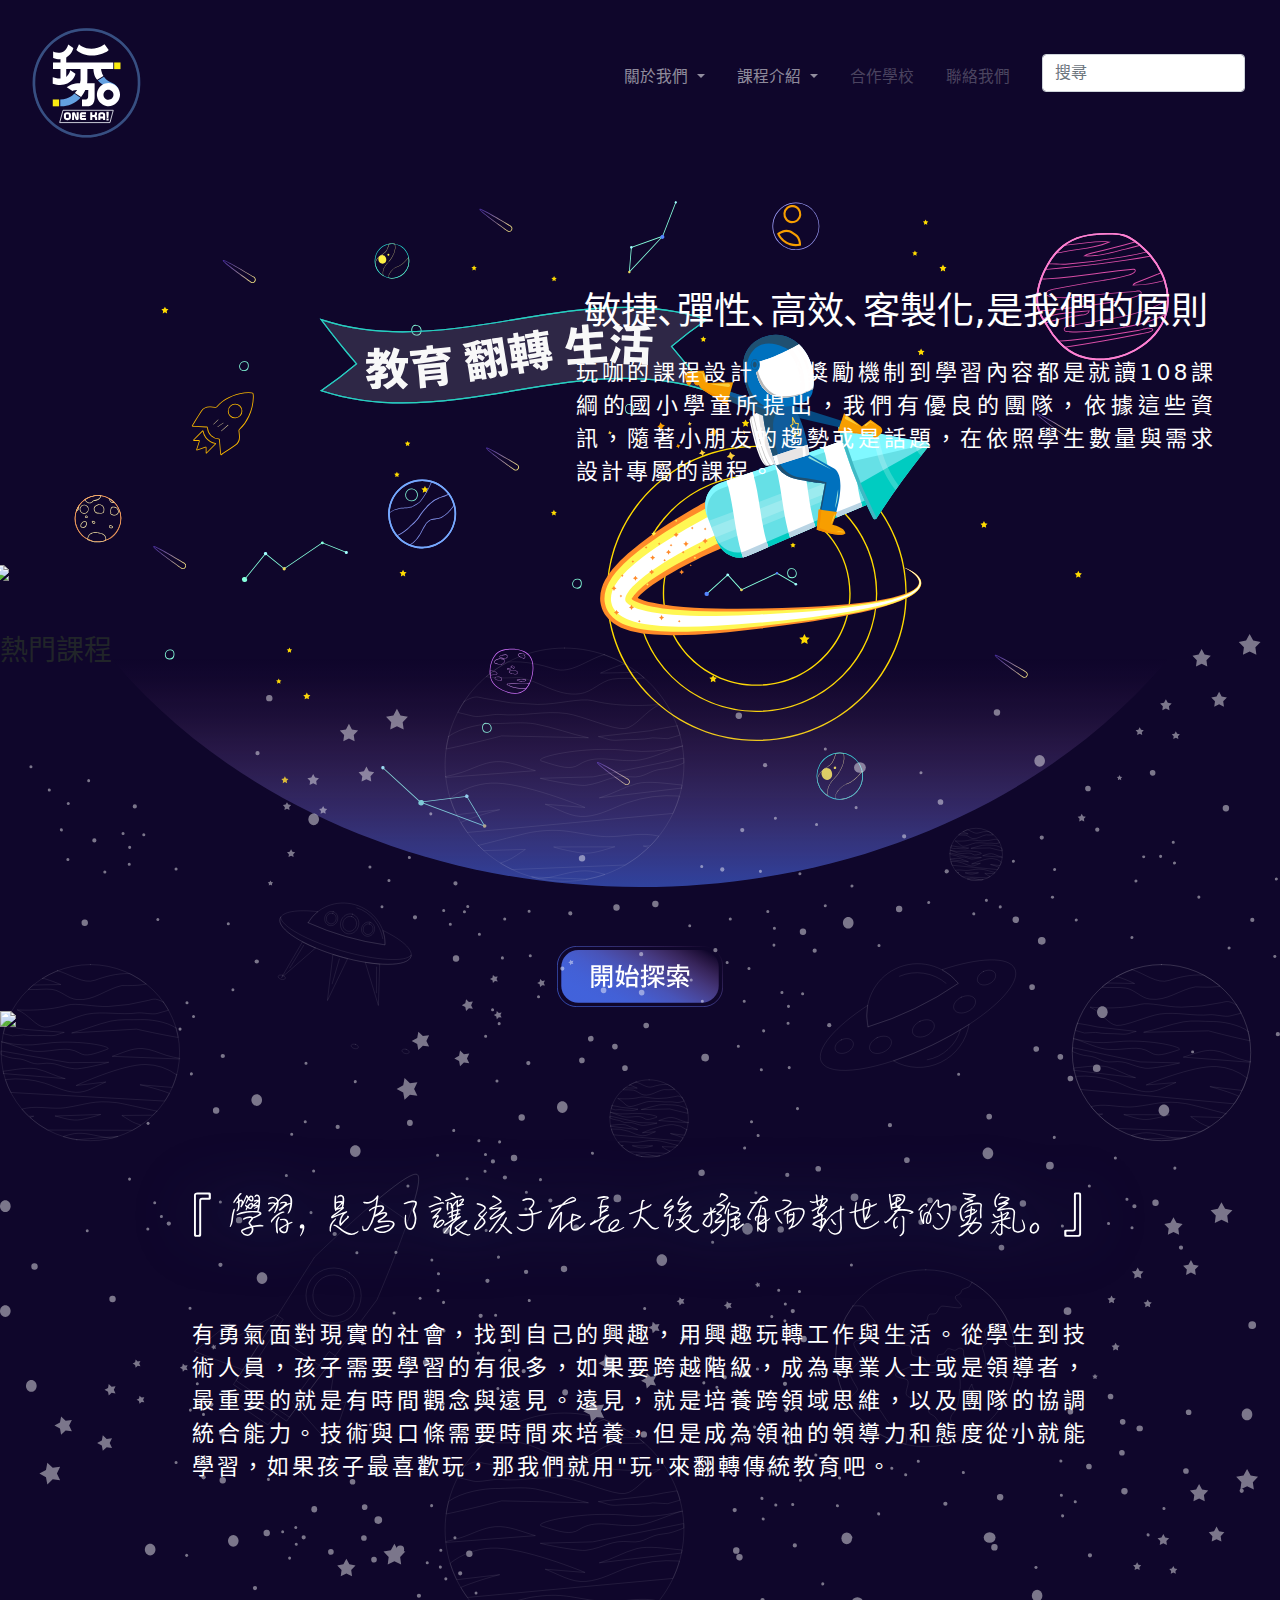
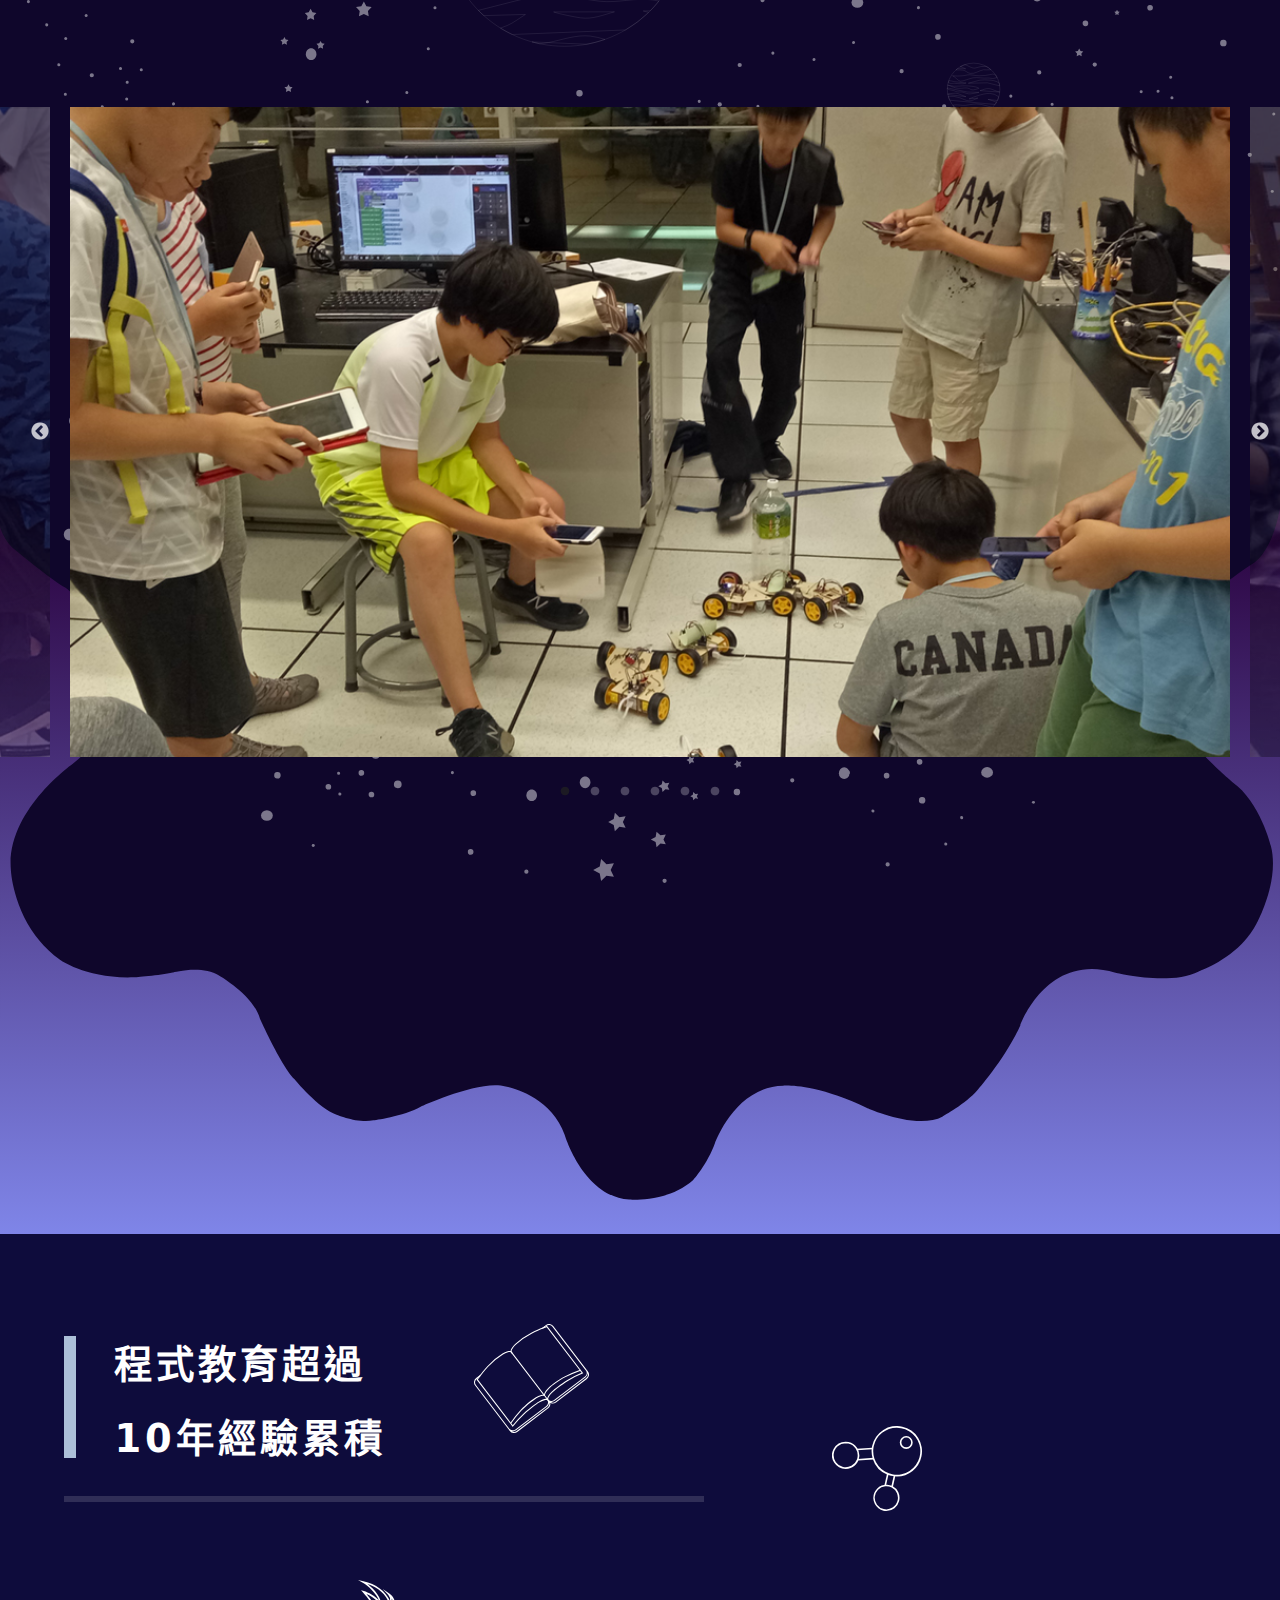
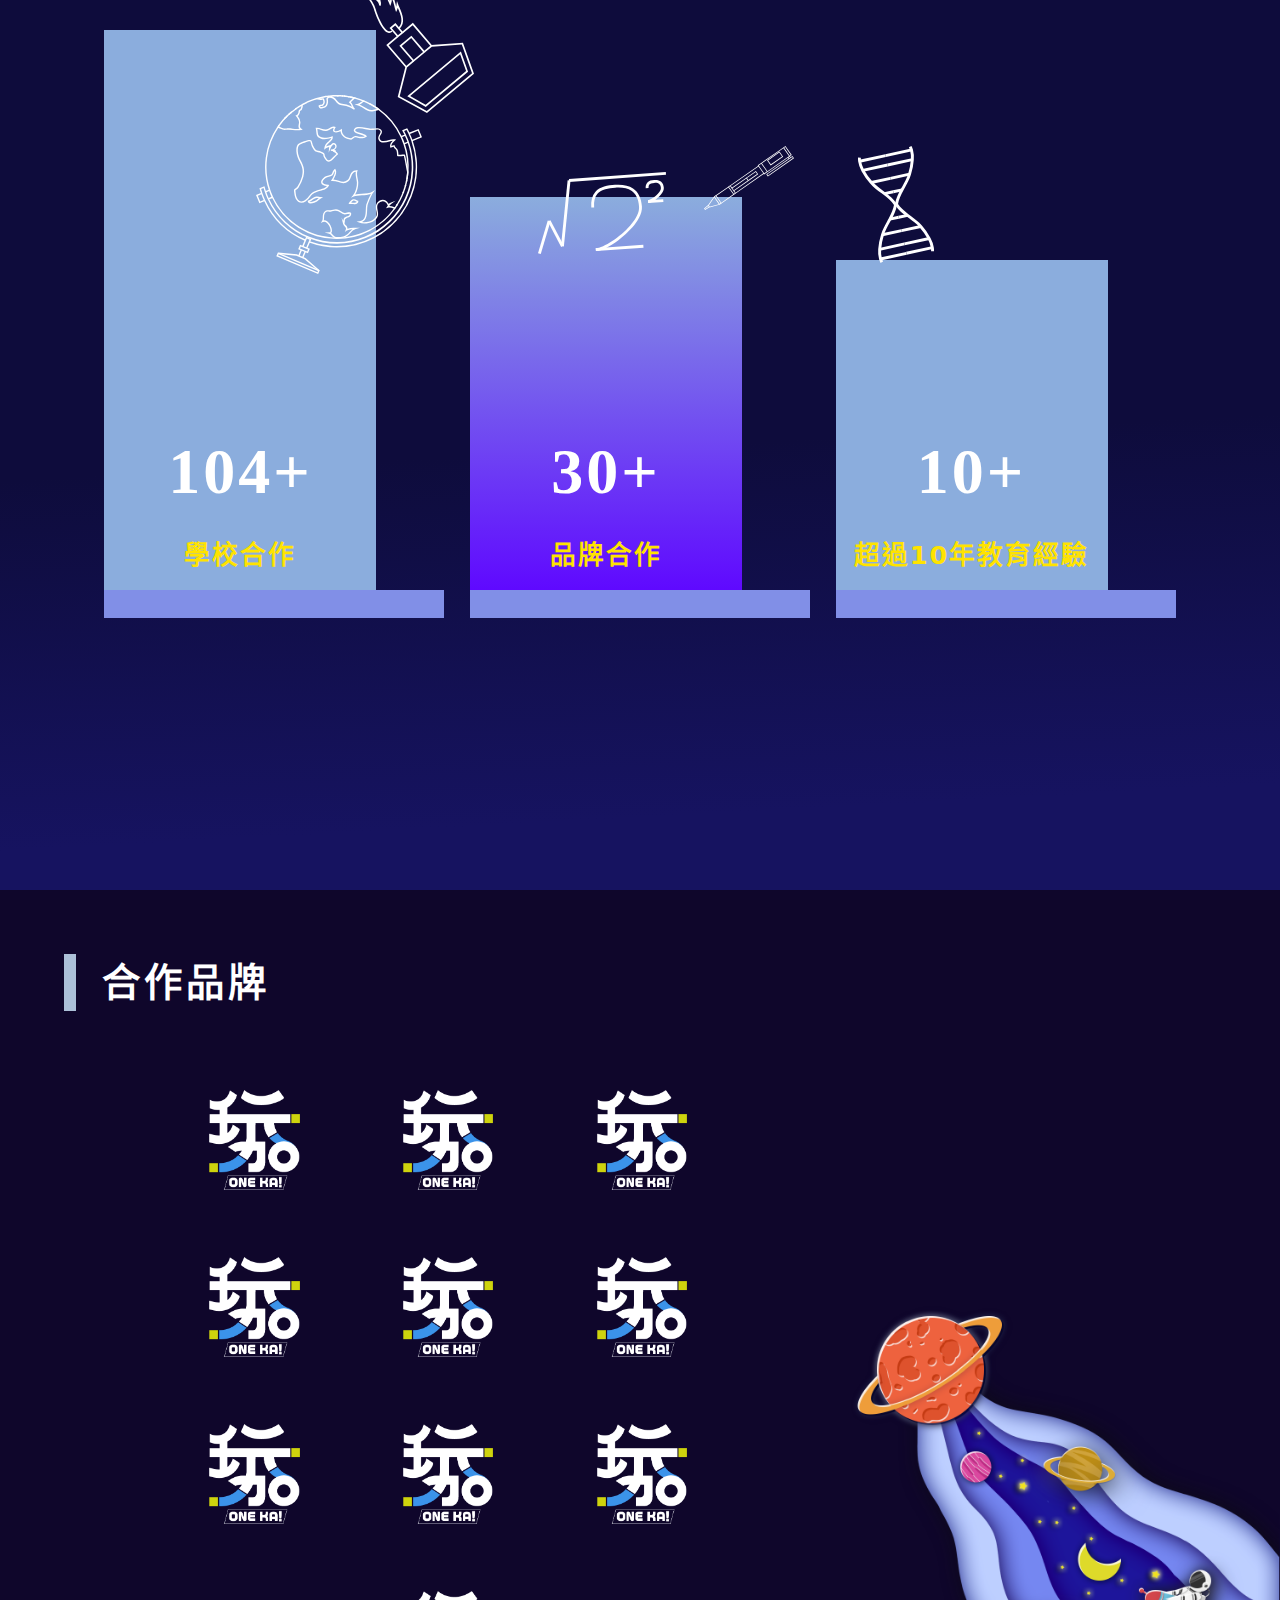
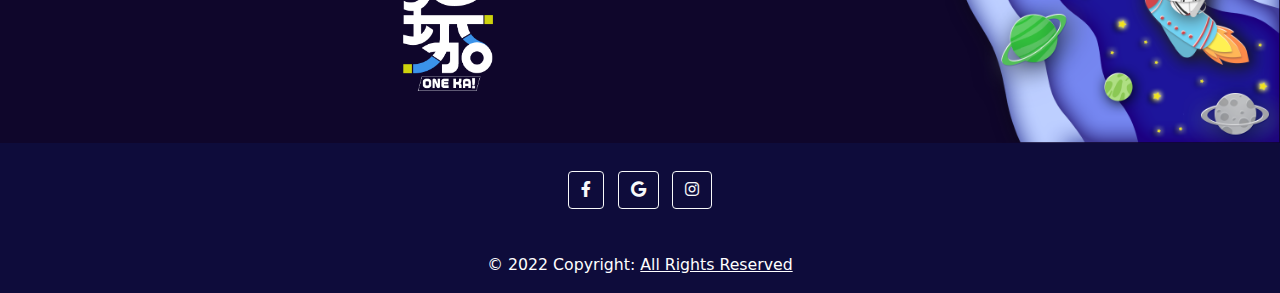
==== commit 4fc50fc0: "0713 update" ====
--- a/index.html
+++ b/index.html
@@ -5,7 +5,11 @@
    <meta charset="UTF-8" />
    <meta name="viewport" content="width=device-width, initial-scale=1.0" />
    <script src="https://ajax.googleapis.com/ajax/libs/jquery/1.12.4/jquery.min.js"></script>
+   <script type="text/javascript" src="//code.jquery.com/jquery-migrate-1.2.1.min.js"></script>
    <script src="app.js"></script>
+
+   <link rel="stylesheet" href="plugin\slick-1.8.1\slick\slick.css">
+   <link rel="stylesheet" href="plugin\slick-1.8.1\slick\slick-theme.css">
 
    <link href="styles.css" rel="stylesheet">
 
@@ -79,7 +83,15 @@
             <p class="text-break" id="text-small">
                有勇氣面對現實的社會，找到自己的興趣，用興趣玩轉工作與生活。從學生到技術人員，孩子需要學習的有很多，如果要跨越階級，成為專業人士或是領導者，最重要的就是有時間觀念與遠見。遠見，就是培養跨領域思維，以及團隊的協調統合能力。技術與口條需要時間來培養，但是成為領袖的領導力和態度從小就能學習，如果孩子最喜歡玩，那我們就用"玩"來翻轉傳統教育吧。
             </p>
-         </div>
+         </div>       
+            <div class="s2-slider">
+               <div><img src="carousel\1.jpg" alt=""></div>
+               <div><img src="carousel\2.jpg" alt=""></div>
+               <div><img src="carousel\3.jpg" alt=""></div>
+               <div><img src="carousel\4.jpg" alt=""></div>
+               <div><img src="carousel\5.jpg" alt=""></div>
+               <div><img src="carousel\6.jpg" alt=""></div>            
+             </div> 
          <div>
             <img src="svg/bk/2.svg" id="svg2"></img>
          </div>
@@ -96,12 +108,11 @@
          </div>
       </section>
 
-      <section>
+      <section id="box4-out">
          <img src="svg/bk/4.svg" id="svg4"></img>
-      </section>
-
-      <section id="s5">
-         <img src="svg/bk/5.svg"></img>
+         <img src="svg/bk/5.svg" id="svg5"></img>
+         <h3>熱門課程</h3>
+         
       </section>
 
       <section id="s6">
@@ -193,35 +204,36 @@
    </main>
 
    <footer class="text-center text-white footer-color">
-      <!-- Grid container -->
       <div class="container p-4 pb-0">
-         <!-- Section: Social media -->
          <section class="mb-4">
-            <!-- Facebook -->
             <a class="btn btn-outline-light btn-floating m-1" href="#!" role="button">
                <i class="fab fa-facebook-f"></i>
             </a>
-
-            <!-- Google -->
             <a class="btn btn-outline-light btn-floating m-1" href="#!" role="button">
                <i class="fab fa-google"></i>
             </a>
-
-            <!-- Instagram -->
             <a class="btn btn-outline-light btn-floating m-1" href="#!" role="button">
                <i class="fab fa-instagram"></i>
             </a>
          </section>
       </div>
-      <!-- Grid container -->
-
-      <!-- Copyright -->
       <div class="text-center p-3">
          © 2022 Copyright:
          <a class="text-white" href="https://mdbootstrap.com/"> All Rights Reserved </a>
       </div>
-      <!-- Copyright -->
    </footer>
+
+   <script src="plugin\slick-1.8.1\slick\slick.min.js"></script>
+   <script>
+      $(document).ready(function(){
+         $('.s2-slider').slick({
+            dots: true,
+            centerMode:true,
+            slidesToShow: 1,
+            slidesToScroll: 1,
+         });
+       });
+   </script>
 </body>
 
 </html>--- a/styles.css
+++ b/styles.css
@@ -38,6 +38,8 @@
     outline: 0;
 }
 
+
+
 #logo {
     height: 130px;
     padding-top: 20px;
@@ -50,6 +52,8 @@
 }
 
 #svg3 {
+    position: relative;
+    left:-7px;
     width: 70%;
 }
 
@@ -69,16 +73,20 @@
     width: 50%;
     margin-right: 5%;
     margin-top: -300px;
+    z-index: 1000;
 }
 
 #box3-out{
-    margin-top: -550px;
+    top: -1150px;
+    position: relative;
 }
 
 #box2{
     position: absolute;
-    margin-top: 300px;
+    /* margin-top: 300px; */
     width: 70%;
+    top:300px;
+    z-index: 1;
 }
 
 #box21{
@@ -89,15 +97,102 @@
     transform: translate(-50%, -50%);
 }
 
+
 #box2-out{
     margin-top: 0px;
-}
+    position: relative;
+}
+
+#svg2{
+    top:-680px;
+    position: relative;
+    z-index:-1;
+}
+
+.s2-slider{
+    /* opacity: 50%; */
+    margin:0 auto;
+    top:700px;
+    z-index: 30;
+}
+.s2-slider div{
+    /* right:5px; */
+    padding: 0 10px;
+    background:transparent;
+    height: 650px;
+}
+.s2-slider div img{
+    width: 100%;
+}
+
+.slick-prev{
+    left:30px;
+    z-index: 1000;
+}
+.slick-next{
+    right:10px;
+}
+.slick-slide img{
+    opacity:30%;
+    transition:0.5s;
+}
+.slick-center img{
+    opacity: 100%;
+    transition:0.5s;
+}
+
+.slick-dots li button::before{
+    padding-top:20px;
+    color: #fff; 
+   /* font-size:; */
+   /* font-family: 'slick'; */
+    font-size: 10px;
+    /* line-height: 20px; */
+    /* position: absolute; */
+    /* top: 0; */
+    /* left: 0; */
+    /* width: 20px; */
+    /* height: 20px; */
+    /* content: '•'; */
+    /* text-align: center; */
+    /* opacity: .25; */ 
+}
+.slick-dots li.slick-active button::before{
+    color: rgb(34, 34, 34);
+}
+
+#box4-out{
+    position: relative;
+    top:-1100px;
+    height: 1100px;
+}
+#svg4{
+    position: absolute;
+    top: 0;
+    left: 0;
+}
+#svg5{
+    position: absolute;
+    width: 100%;
+    bottom: -1100px;
+}
+/* #box5-out h3{
+    position: absolute;
+    text-align: center;
+    color: rgb(228, 228, 228);
+    font-weight: bold;
+    top: -60%;
+    left: 45%;
+} */
 
 #text1{
     margin: 0px -75px;
 }
 
+/* 經驗區 */
 #s6{
+    position: relative;
+    /* top:-1500px; */
     height: 1255.63px;
     background: linear-gradient(273deg, #0E0C3C 64%, #161360 92%);
     background: -moz-linear-gradient(273deg, #0E0C3C 64%, #161360 92%);
@@ -105,21 +200,12 @@
     background: -o-linear-gradient(273deg, #0E0C3C 64%, #161360 92%);
 }
 
-#s5{
-    margin-top: -600px;
-}
-
 #button1{
     margin-top: 59px;
     margin-bottom: 0px;
     width: 13%;
 }
 
-#svg2{
-    margin-top: -60px;
-}
-
-/* 經驗區 */
 .link-left-exp{
     width: auto !important;
     height: 9.5vw;
@@ -251,6 +337,10 @@
 }
 
 /* 合作品牌區 */
+#s7{
+    position: relative;
+    /* bottom:1500px; */
+}
 .link-left-co {
     width: auto !important;
     height: 4.5vw;
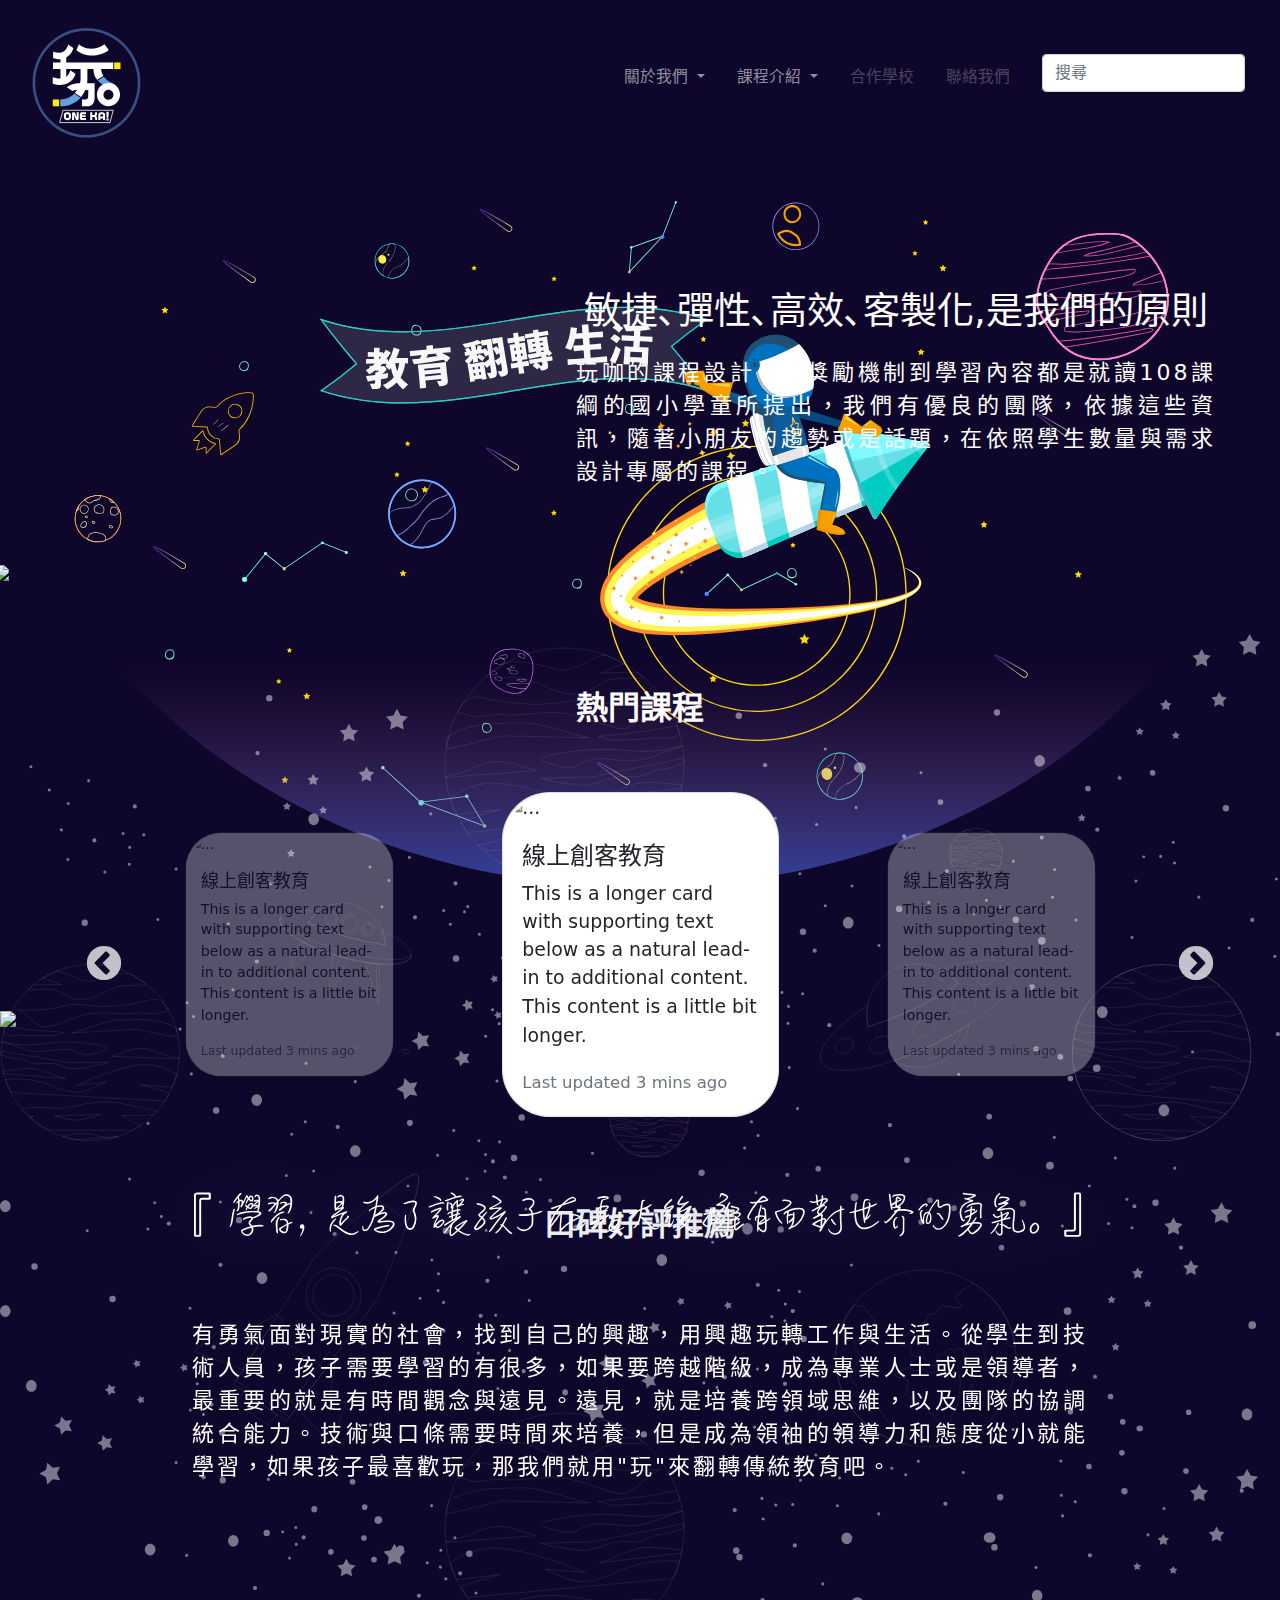
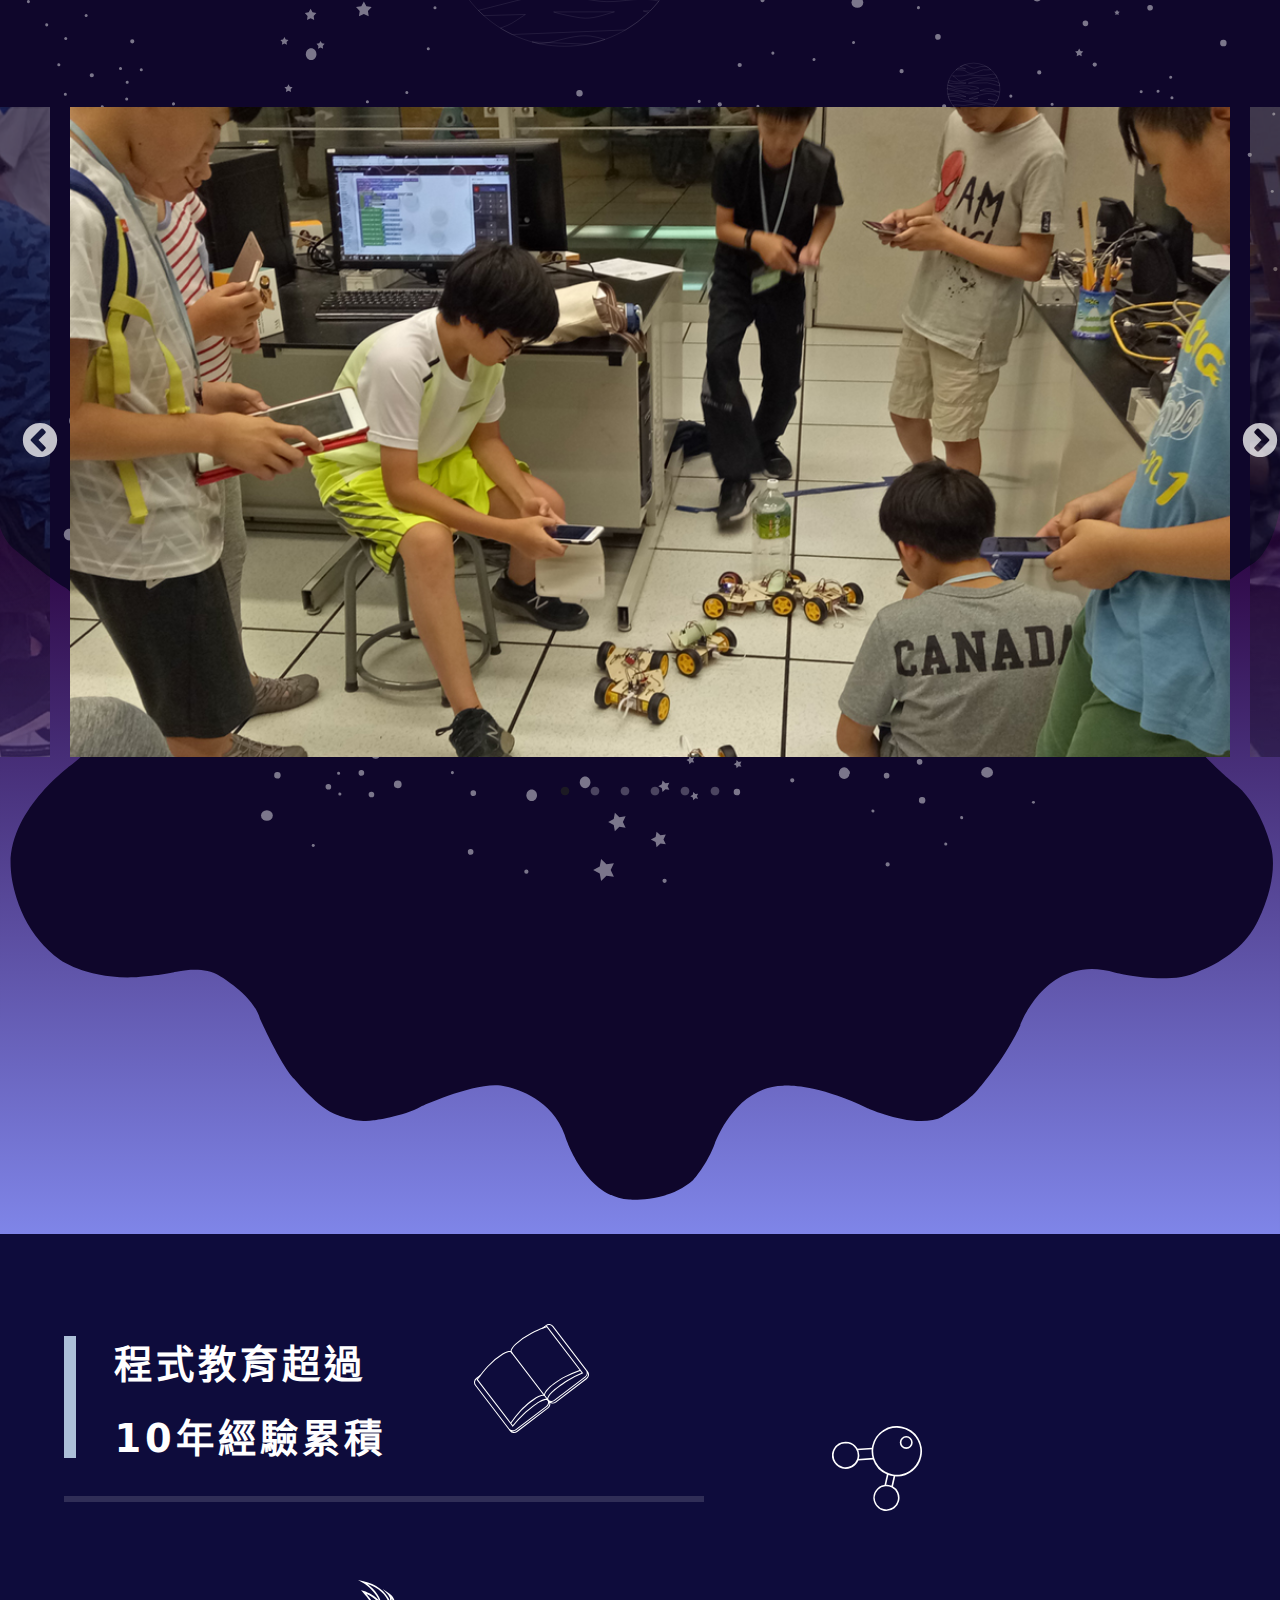
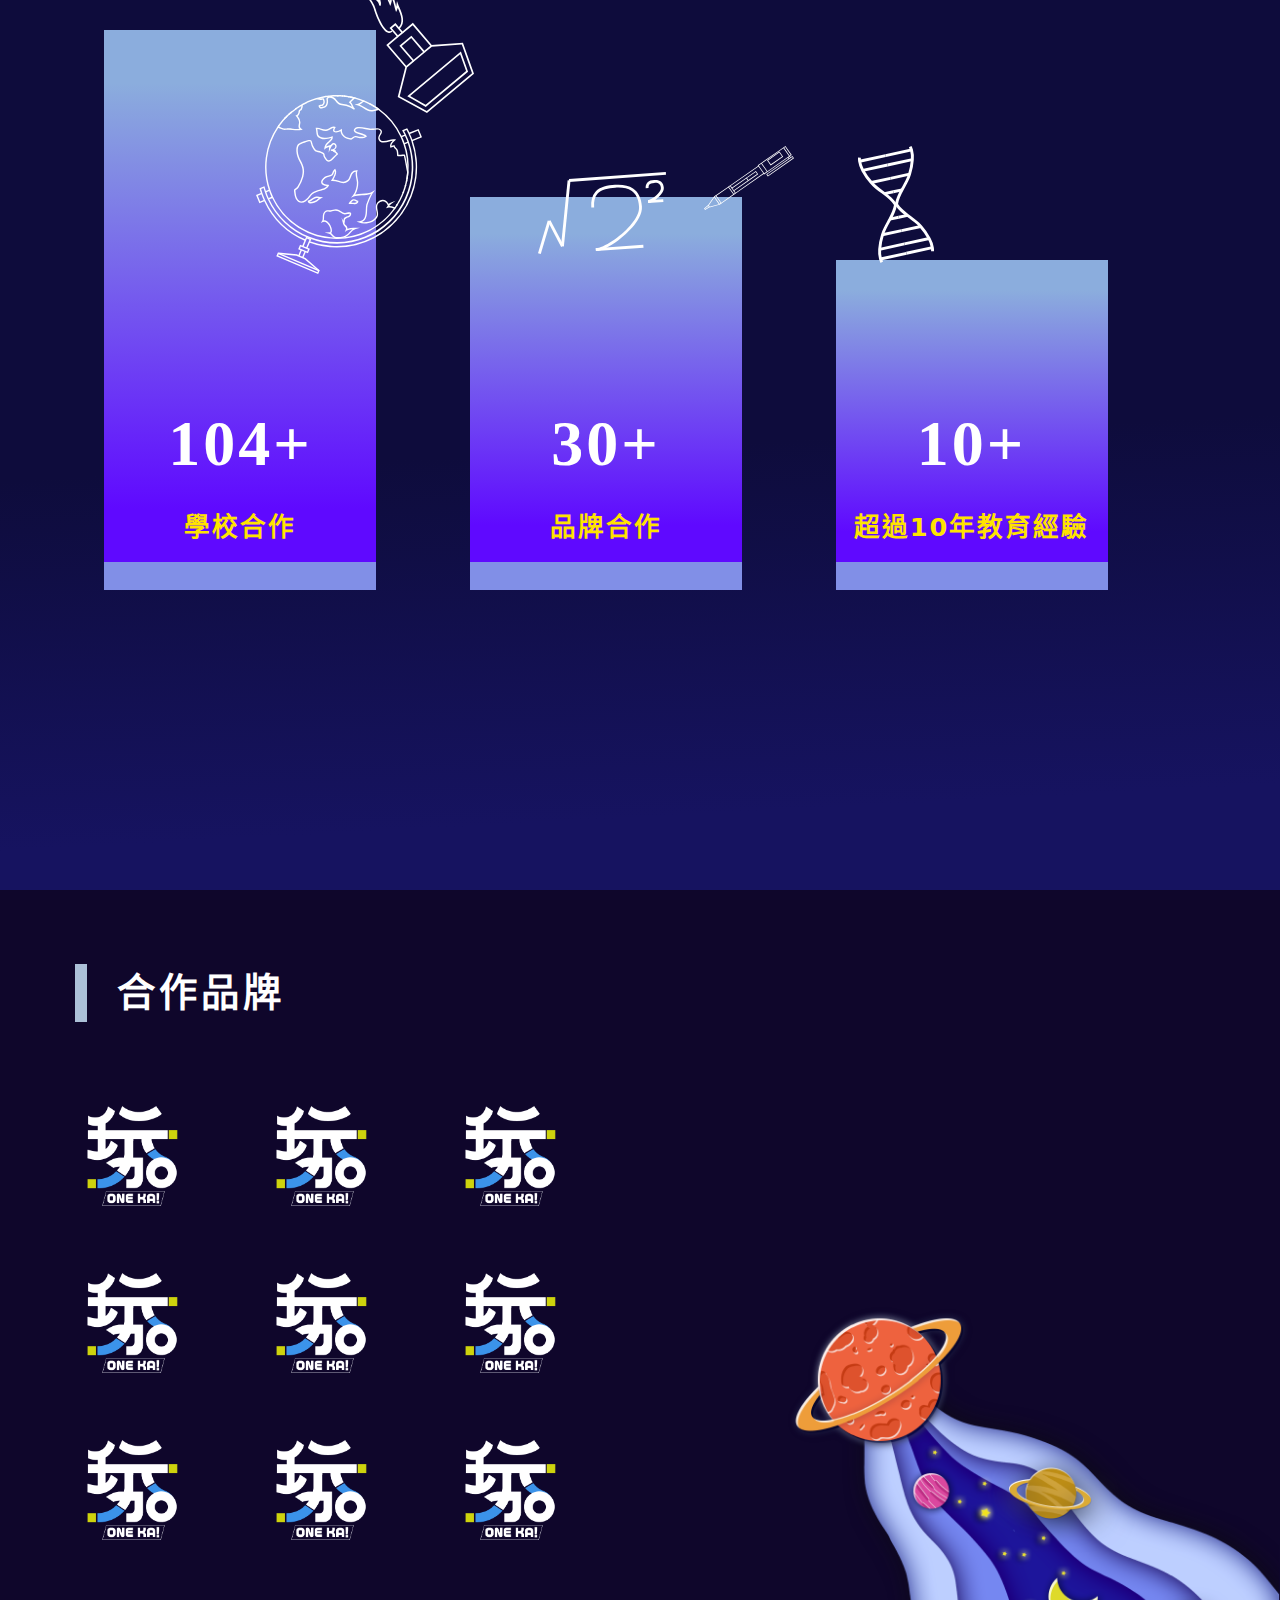
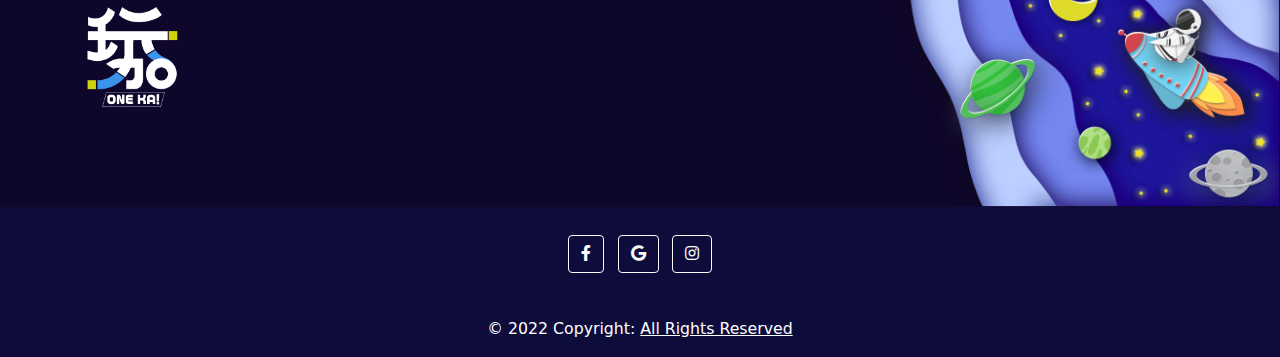
==== commit a3f55092: "0714 up" ====
--- a/index.html
+++ b/index.html
@@ -111,7 +111,50 @@
       <section id="box4-out">
          <img src="svg/bk/4.svg" id="svg4"></img>
          <img src="svg/bk/5.svg" id="svg5"></img>
-         <h3>熱門課程</h3>
+         <h2 class="py-3">熱門課程</h2>
+         <div class="card_group mt-3">
+            <div class="card">
+               <img src="https://fakeimg.pl/300/" class="card-img-top" alt="...">
+               <div class="card-body">
+                 <h5 class="card-title">線上創客教育</h5>
+                 <p class="card-text">This is a longer card with supporting text below as a natural lead-in to additional content. This content is a little bit longer.</p>
+                 <p class="card-text"><small class="text-muted">Last updated 3 mins ago</small></p>
+               </div>
+            </div>
+            <div class="card">
+               <img src="https://fakeimg.pl/300/" class="card-img-top" alt="...">
+               <div class="card-body">
+                 <h5 class="card-title">線上創客教育</h5>
+                 <p class="card-text">This is a longer card with supporting text below as a natural lead-in to additional content. This content is a little bit longer.</p>
+                 <p class="card-text"><small class="text-muted">Last updated 3 mins ago</small></p>
+               </div>
+            </div>
+            <div class="card">
+               <img src="https://fakeimg.pl/300/" class="card-img-top" alt="...">
+               <div class="card-body">
+                 <h5 class="card-title">線上創客教育</h5>
+                 <p class="card-text">This is a longer card with supporting text below as a natural lead-in to additional content. This content is a little bit longer.</p>
+                 <p class="card-text"><small class="text-muted">Last updated 3 mins ago</small></p>
+               </div>
+            </div>
+            <div class="card">
+               <img src="https://fakeimg.pl/300/" class="card-img-top" alt="...">
+               <div class="card-body">
+                 <h5 class="card-title">線上創客教育</h5>
+                 <p class="card-text">This is a longer card with supporting text below as a natural lead-in to additional content. This content is a little bit longer.</p>
+                 <p class="card-text"><small class="text-muted">Last updated 3 mins ago</small></p>
+               </div>
+            </div>
+            <div class="card">
+               <img src="https://fakeimg.pl/300/" class="card-img-top" alt="...">
+               <div class="card-body">
+                 <h5 class="card-title">線上創客教育</h5>
+                 <p class="card-text">This is a longer card with supporting text below as a natural lead-in to additional content. This content is a little bit longer.</p>
+                 <p class="card-text"><small class="text-muted">Last updated 3 mins ago</small></p>
+               </div>
+            </div>
+         </div>
+         <h2 class="py-3">口碑好評推薦</h2>
          
       </section>
 
@@ -137,65 +180,64 @@
                   <p class="text-big"> 104+ </p>
                   <p class="text-small"> 學校合作 </p>
                </div>
-               <div class="line-bottom"></div>
+               <!-- <div class="line-bottom"></div> -->
             </div>
             <div class="flex-item">
                <div class="s6box2">
                   <p class="text-big"> 30+ </p>
                   <p class="text-small"> 品牌合作 </p>
                </div>
-               <div class="line-bottom"></div>
+               <!-- <div class="line-bottom"></div> -->
             </div>
             <div class="flex-item">
                <div class="s6box3">
                   <p class="text-big"> 10+ </p>
                   <p class="text-small"> 超過10年教育經驗 </p>
                </div>
-               <div class="line-bottom">
+               <!-- <div class="line-bottom"></div> -->
             </div>
          </div>
       </section>
 
       <!-- 合作品牌區塊 -->
       <section id="s7">
-         <div class="row align-items-stretch">
-            <div class="col">
+         <div class="row">
+            <div class="col-7">
                <div class="link-left-co"> 合作品牌 </div>
-               <div id="content">
-                  <div class="box">
-                     <img src="img/cooperate/logo1.png" alt="logo" class="img_card">
-                  </div>
-                  <div class="box">
-                     <img src="img/cooperate/logo1.png" alt="logo" class="img_card">
-                  </div>
-                  <div class="box">
-                     <img src="img/cooperate/logo1.png" alt="logo" class="img_card">
-                  </div>
-                  <div class="box">
-                     <img src="img/cooperate/logo1.png" alt="logo" class="img_card">
-                  </div>
-                  <div class="box">
-                     <img src="img/cooperate/logo1.png" alt="logo" class="img_card">
-                  </div>
-                  <div class="box">
-                     <img src="img/cooperate/logo1.png" alt="logo" class="img_card">
-                  </div>
-                  <div class="box">
-                     <img src="img/cooperate/logo1.png" alt="logo" class="img_card">
-                  </div>
-                  <div class="box">
-                     <img src="img/cooperate/logo1.png" alt="logo" class="img_card">
-                  </div>
-                  <div class="box">
-                     <img src="img/cooperate/logo1.png" alt="logo" class="img_card">
-                  </div>
-                  <div class="box">
-                     <img src="img/cooperate/logo1.png" alt="logo" class="img_card">
-                  </div>
-               </div>
-            </div>
-
-            <div class="col svg6">
+               <div class="d-flex align-content-center flex-wrap" id="content">
+                  <div class="box">
+                     <img src="img/cooperate/logo1.png" alt="logo" class="img_card">
+                  </div>
+                  <div class="box">
+                     <img src="img/cooperate/logo1.png" alt="logo" class="img_card">
+                  </div>
+                  <div class="box">
+                     <img src="img/cooperate/logo1.png" alt="logo" class="img_card">
+                  </div>
+                  <div class="box">
+                     <img src="img/cooperate/logo1.png" alt="logo" class="img_card">
+                  </div>
+                  <div class="box">
+                     <img src="img/cooperate/logo1.png" alt="logo" class="img_card">
+                  </div>
+                  <div class="box">
+                     <img src="img/cooperate/logo1.png" alt="logo" class="img_card">
+                  </div>
+                  <div class="box">
+                     <img src="img/cooperate/logo1.png" alt="logo" class="img_card">
+                  </div>
+                  <div class="box">
+                     <img src="img/cooperate/logo1.png" alt="logo" class="img_card">
+                  </div>
+                  <div class="box">
+                     <img src="img/cooperate/logo1.png" alt="logo" class="img_card">
+                  </div>
+                  <div class="box">
+                     <img src="img/cooperate/logo1.png" alt="logo" class="img_card">
+                  </div>
+               </div>
+            </div>
+            <div class="col-5 svg6">
                <div class="svg6-img">
                   <img src="svg/bk/6.svg"></img>
                </div>
@@ -232,6 +274,13 @@
             slidesToShow: 1,
             slidesToScroll: 1,
          });
+
+         $('.card_group').slick({
+            centerMode:true,
+            infinite: true,
+            slidesToShow: 3,
+            slidesToScroll: 1,
+         });
        });
    </script>
 </body>
--- a/styles.css
+++ b/styles.css
@@ -128,15 +128,17 @@
 .slick-prev{
     left:30px;
     z-index: 1000;
+    transform: scale(2);
 }
 .slick-next{
     right:10px;
-}
-.slick-slide img{
+    transform: scale(2);
+}
+.slick-slide{
     opacity:30%;
     transition:0.5s;
 }
-.slick-center img{
+.slick-center{
     opacity: 100%;
     transition:0.5s;
 }
@@ -166,6 +168,33 @@
     top:-1100px;
     height: 1100px;
 }
+
+#box4-out h2{
+    font-weight: bold;
+    color: #fff;
+    text-align: center;
+}
+
+.card_group{
+    margin: 0 auto;
+    width: 90%;
+}
+.card{
+    width: 180rem;
+    margin: 60px;
+    border-radius: 40px !important;
+    overflow: hidden;
+}
+.card_group .slick-slide{
+    width: 50%;
+    transform: scale(0.9);
+    transition: all 0.8s;
+}
+.card_group .slick-center{
+    width: 100%;
+    transform:scale(1.2);
+}
+
 #svg4{
     position: absolute;
     top: 0;
@@ -231,15 +260,12 @@
     padding-top: 8%;
 }
 
-.line-bottom{
-    border: 14px solid #818FE7;
-}
-
 .s6box{
     display: flex;
     width: 100%;
     justify-content: center;
     margin-top: 10%;
+    /* background-color: #fff; */
 }
 
 .s6box1{
@@ -248,7 +274,8 @@
     display: flex;
     flex-direction: column;
     justify-content: flex-end;
-    background: linear-gradient(180deg, #8BADDD 768027.96%, #5F09FF 826946.96%);
+    background: linear-gradient(180deg, #8BADDD 10%, #5F09FF 90%);
+    border-bottom: 28px solid #818FE7;
 }
 
 .s6box2{
@@ -256,7 +283,8 @@
     display: flex;
     flex-direction: column;
     justify-content: flex-end;
-    background: linear-gradient(180deg, #8BADDD 0%, #5F09FF 100%);
+    background: linear-gradient(180deg, #8BADDD 10%, #5F09FF 90%);
+    border-bottom: 28px solid #818FE7;
 }
 
 .s6box3{
@@ -264,7 +292,8 @@
     display: flex;
     flex-direction: column;
     justify-content: flex-end;
-    background: linear-gradient(180deg, #8BADDD 794109%, #5F09FF 827025%);
+    background: linear-gradient(180deg, #8BADDD 10%, #5F09FF 90%);
+    border-bottom: 28px solid #818FE7;
 }
 
 .flex-item{
@@ -362,13 +391,17 @@
 }
 
 #content {
-    align-content: space-around;
+    transform: translate(5%, 0);
+    padding-bottom: 80px;
+    /* background-color: #fff; */
+    /* margin-left: 0 4%; */
+    /* align-content: space-around;
     display: flex;
     flex-wrap: wrap;
     justify-content: center;
     margin-left: 10%;
     margin-right: -30%;
-    margin-bottom: 5%;
+    margin-bottom: 5%; */
 }
 
 .box{
@@ -386,7 +419,7 @@
     right: 0;
     bottom: 0;
     z-index: 1;
-    width: 80%;
+    width: 110%;
 }
 
 /* footer */
@@ -409,6 +442,14 @@
     #logo{
         width: calc(100% - 8px);
     }
+    .svg6-img{
+        position: absolute;
+        right: 0;
+        bottom: 0;
+        z-index: 1;
+        width: 180%;
+        transform: translate(120px,0px)
+    }
     
 }
 @media screen and (min-width:992px){
@@ -418,10 +459,9 @@
     [class^="s6box"]{
         width: 80%;
     }
+}
+@media screen and (min-width:1200px){
     .s6box{
         width: 100%;
     }
-}
-@media screen and (min-width:1200px){
-
 }